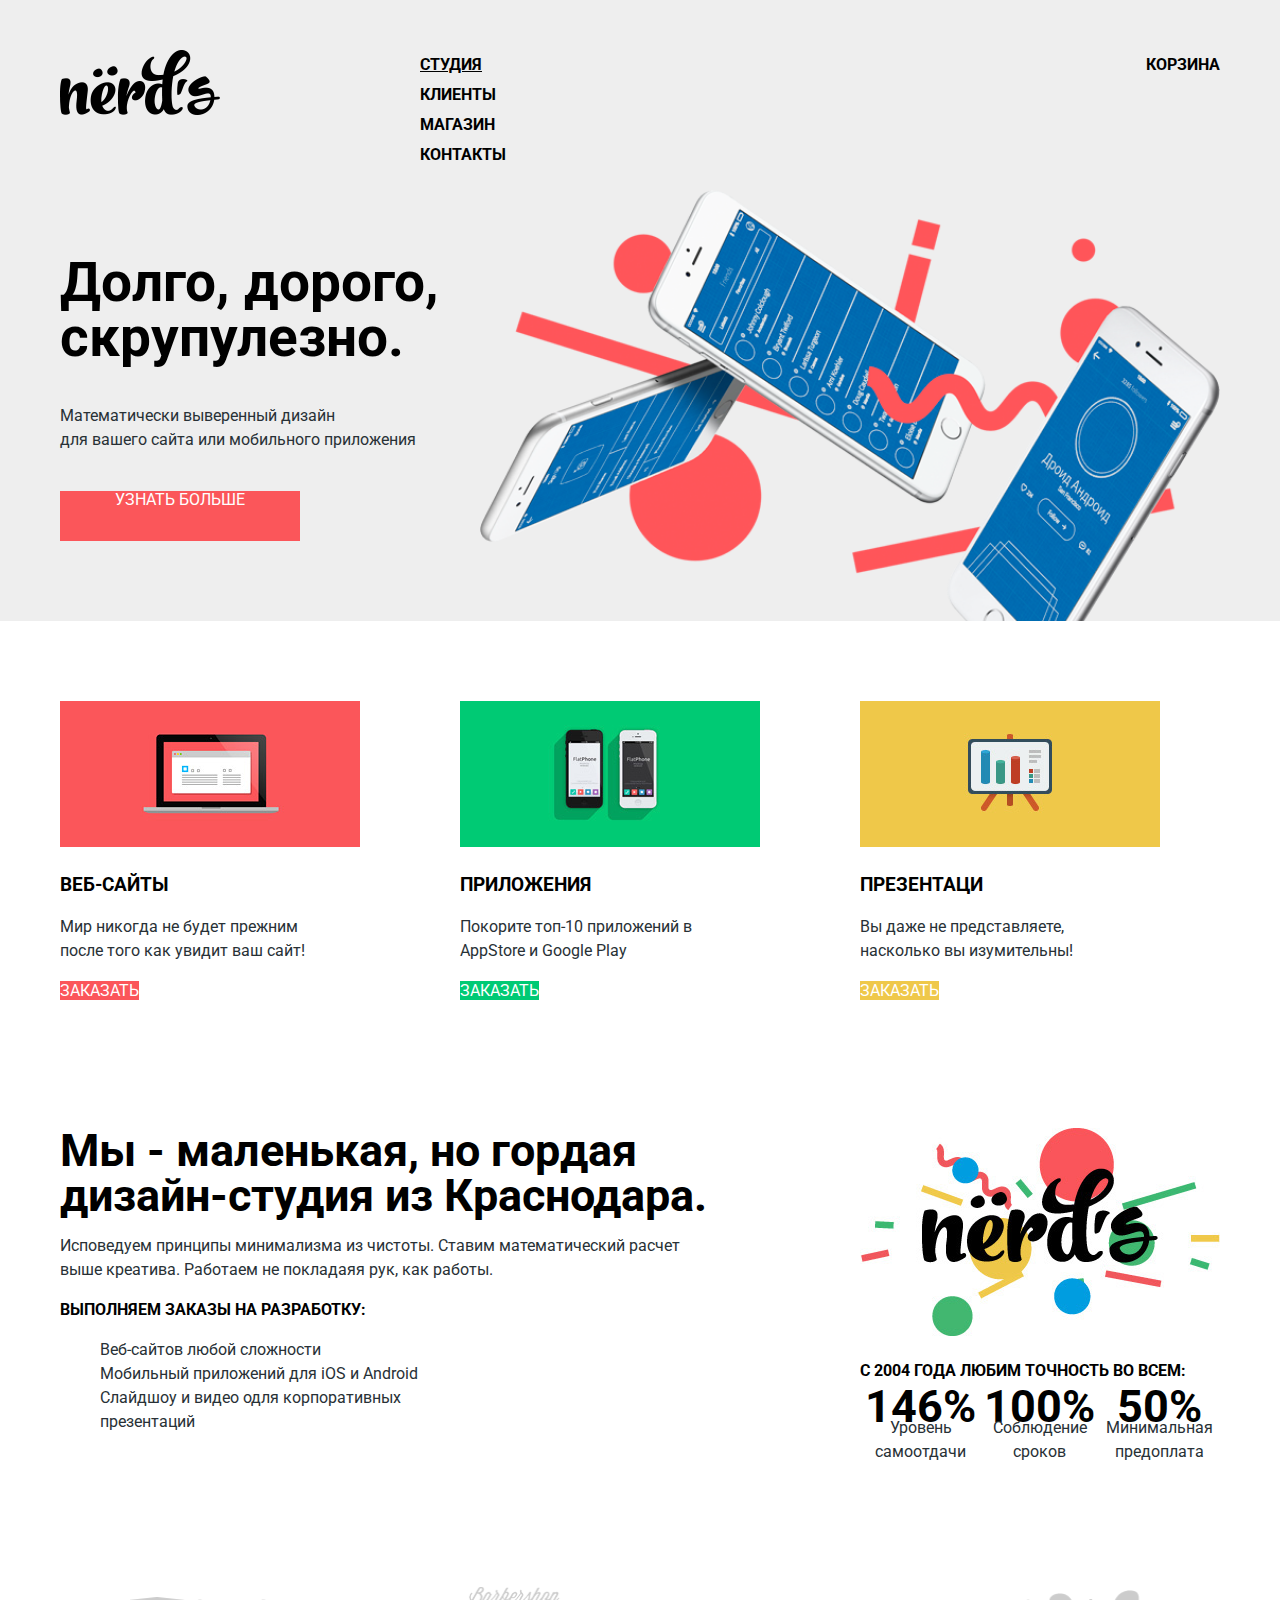
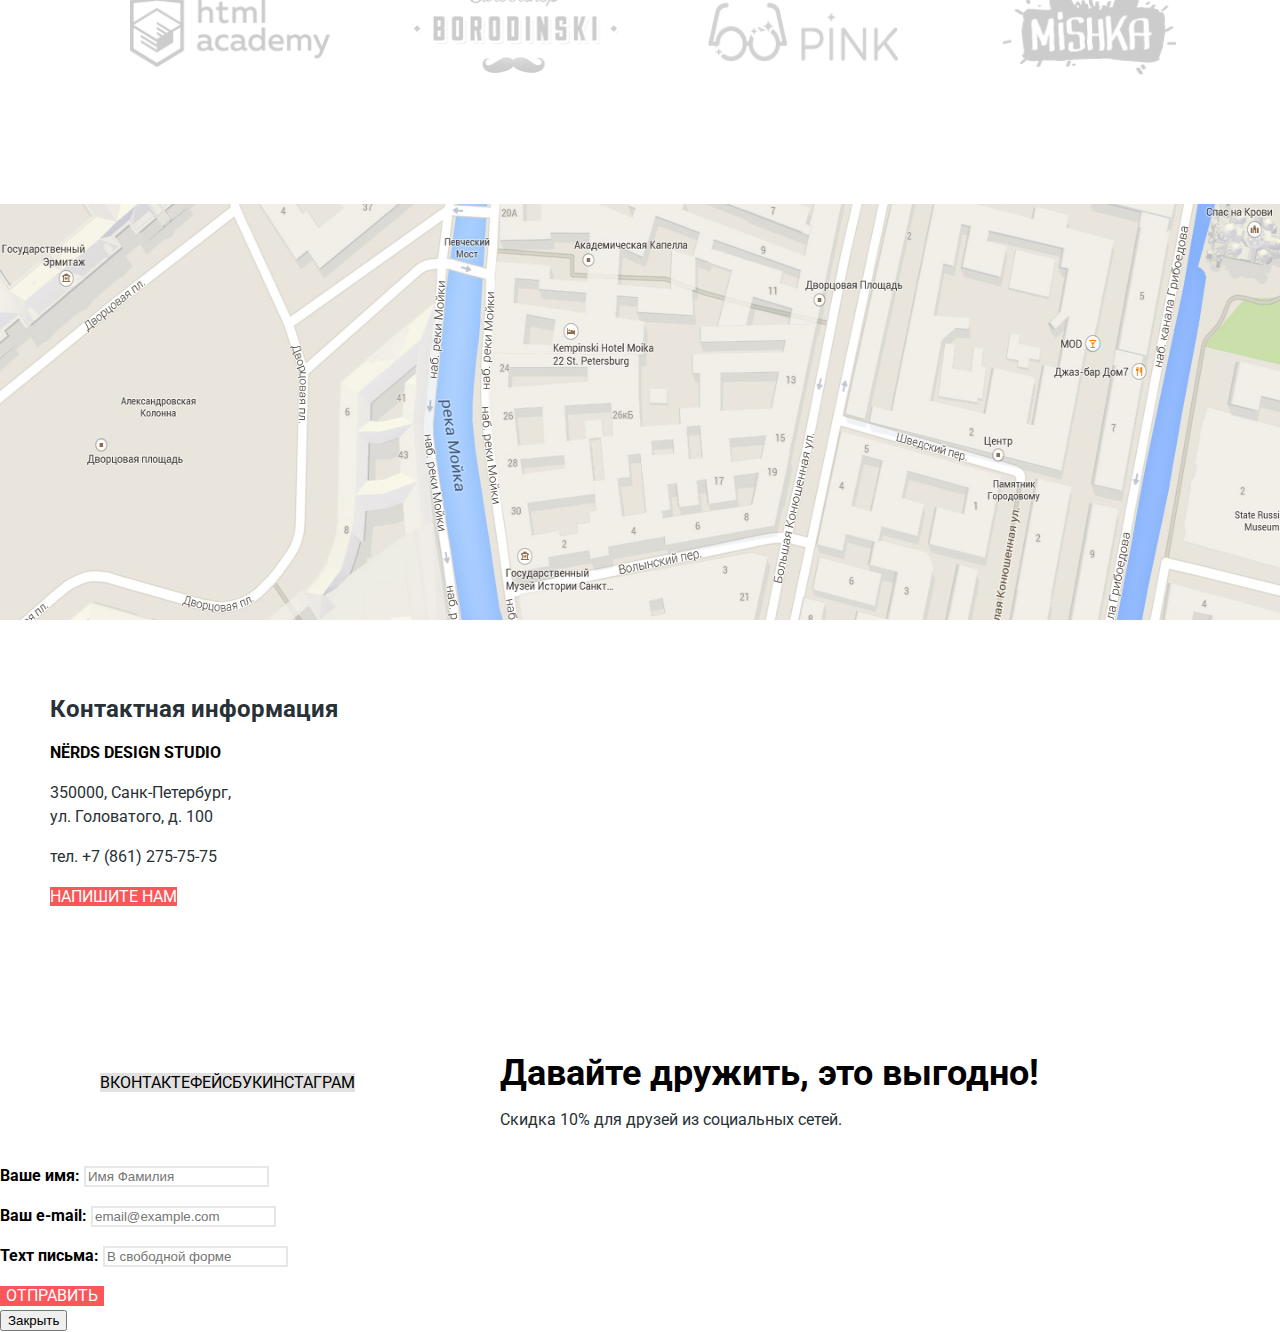
==== nerd's/index.html @ 02301869 "writing css" ====
<!DOCTYPE html>
<html lang="en">
<head>
    <meta charset="UTF-8">
    <title>Nёrds</title>
    <link href="https://fonts.googleapis.com/css?family=Roboto:400,700&display=swap&subset=cyrillic" rel="stylesheet">
    <link href="css/style.css" rel="stylesheet">
</head>
<body>
    <header class="main-header">
        <nav class="main-navigation">
            <div class="main-navigation-wrapper">
                <div class="container">
                    <a class="main-header-logo">
                        <img src="img/nerds-logo.png" width="160" height="65" alt="Логотип Нёрдса">
                    </a>
                    <ul class="site-navigation">
                        <li class="site-navigation-current"><a href="index.html">Студия</a></li>
                        <li><a href="customers.html">Клиенты</a></li>
                        <li><a href="catalog.html">Магазин</a></li>
                        <li><a href="contacts.html">Контакты</a></li>
                    </ul>
                    <ul class="basket">
                        <li>
                            <a class="basket" href="basket.html">Корзина</a>
                        </li>
                    </ul>
                </div>
            </div>
        </nav>
    </header>

    <main class="main-container">
            <section class="slides">
                <div class="container">
                    <div class="description">
                        <b>Долго, дорого, скрупулезно.</b>
                        <p>Математически выверенный дизайн<br>
                            для вашего сайта или мобильного приложения</p>
                        <a class="button" href="#">Узнать больше</a>
                    </div>
                    <img src="img/slide1.png" width="740" height="431" alt="слайд 1">
                </div>
            </section>
<!--        <section class="slides">-->
<!--            <b>Любим математику<br>-->
<!--                как никто другой</b>-->
<!--            <p>Никакого креатива, только математические формулы<br>-->
<!--                для расчета идеальных пропорций.</p>-->
<!--            <a class="button" href="#">Узнать больше</a>-->
<!--            <img src="img/slide2.png" width="760" height="431" alt="слайд 1">-->
<!--            </section>-->
<!--        <section class="slides">-->
<!--            <b>Только ночь,<br>-->
<!--                только хардкор</b>-->
<!--            <p>Работать днем, как все? Мы против этого.<br>-->
<!--                Ближе к полуночи работа только начинается.</p>-->
<!--            <a class="button" href="#">Узнать больше</a>-->
<!--            <img src="img/slide1.png" width="760" height="431" alt="слайд 1">-->
<!--        </section>-->

<!--        <ul class="slides-switches">-->
<!--            <li class="slide-radio">-->
<!--                <button class="slide-btn">-->
<!--                    Первый слайд-->
<!--                </button>-->
<!--            </li>-->
<!--            <li class="slide-radio">-->
<!--                <button class="slide-btn">-->
<!--                    Второй слайд-->
<!--                </button>-->
<!--            </li>-->
<!--            <li class="slide-radio">-->
<!--                <button class="slide-btn">-->
<!--                    Третий слайд-->
<!--                </button>-->
<!--            </li>-->
<!--        </ul>-->


        <div class="container">
            <h1 class="visually-hidden">Nerds</h1>
            <h2 class="visually-hidden">Услуги</h2>
            <div class="products">
                <section class="veb-site">
                    <img src="img/web-site.jpg" width="300" height="146" alt="">
                    <h3>Веб-сайты</h3>
                    <p>Мир никогда не будет прежним<br>
                        после того как увидит ваш сайт!</p>
                    <a class="button" href="#">Заказать</a>
                </section>
                <section class="apps">
                    <img src="img/apps.jpg" width="300" height="146" alt="">
                    <h3>Приложения</h3>
                    <p>Покорите топ-10 приложений в<br>
                        AppStore и Google Play</p>
                    <a class="button" href="#">Заказать</a>
                </section>
                <section class="presentation">
                    <img src="img/presentation.jpg" width="300" height="146" alt="">
                    <h3>Презентаци</h3>
                    <p>Вы даже не представляете,<br>
                        насколько вы изумительны!</p>
                    <a class="button" href="#">Заказать</a>
                </section>
            </div>
        </div>
    </main>

    <section class="information">
        <div class="container">
            <div class="info">
                <h2 class="visually-hidden">Немного информации о нас</h2>
                <b>Мы - маленькая, но гордая<br>
                    дизайн-студия из Краснодара.</b>
                <p>Исповедуем принципы минимализма из чистоты. Ставим математический
                    расчет выше креатива. Работаем не покладаяя рук, как работы.</p>
                <div class="advantages">
                    <p>Выполняем заказы на разработку:</p>
                    <ul class="list-order">
                        <li class="order-1">Веб-сайтов любой сложности</li>
                        <li class="order-2">Мобильный приложений для iOS и Android</li>
                        <li class="order-3">Слайдшоу и видео одля корпоративных презентаций</li>
                    </ul>
                </div>
            </div>
            <div class="advantages">
                <img src="img/nerds-illustration.jpg" width="360" height="208" alt="nerds">
                <p>С 2004 года любим точность во всем:</p>
                <table>
                    <tr class="percent">
                        <td>146%</td>
                        <td>100%</td>
                        <td>50%</td>
                    </tr>
                    <tr>
                        <td>Уровень самоотдачи</td>
                        <td>Соблюдение сроков</td>
                        <td>Минимальная предоплата</td>
                    </tr>
                </table>
        </div>
        </div>


    </section>

    <section class="brands">
        <div class="container">
            <ul class="brand-list">
                <li class="brand-item">
                    <a href="#">
                        <img src="img/html_academy.png" width="200" height="70" alt="HTML Academy">
                    </a>
                </li>
                <li class="brand-item">
                    <a href="#">
                        <img src="img/borodinski.png" width="205" height="90" alt="Barbershop Borodinsky">
                    </a>
                </li>
                <li class="brand-item">
                    <a href="#">
                        <img src="img/pink.png" width="190" height="60" alt="Pink">
                    </a>
                </li>
                <li class="brand-item">
                    <a href="#">
                        <img src="img/mishka.png" width="175" height="85" alt="Mishka">
                    </a>
                </li>
            </ul>
        </div>
    </section>

    <footer class="main-footer">

        <section class="map">
            <h2 class="visually-hidden">Как до нас добраться</h2>
            <img src="img/map.jpg" width="100%" height="416">
        </section>
        <div class="address-container"></div>
            <div class="footer-contacts">
                <h2>Контактная информация</h2>
                <p>
                    NЁRDS DESIGN STUDIO
                </p>
                <p>
                    350000, Санк-Петербург,<br>
                    ул. Головатого, д. 100
                </p>
                <p>тел. +7 (861) 275-75-75</p>
                <a class="button" href="#">Напишите нам</a>
            </div>
        </div>
        <div class="container">
            <div class="footer-social">
                <ul class="social-item">
                    <li><a class="social-button" href="https://vk.com/" aria-label="Вконтакте">Вконтакте</a></li>
                    <li><a class="social-button" href="https://www.facebook.com/" aria-label="Фейсбук">Фейсбук</a></li>
                    <li><a class="social-button" href="https://www.instagram.com/?hl=ru" aria-label="Инстаграм">Инстаграм</a></li>
                </ul>
                <div>
                    <b>Давайте дружить, это выгодно!</b>
                    <p>Скидка 10% для друзей из социальных сетей.</p>
                </div>
            </div>
        </div>
    </footer>

    <section class="modal modal-login">
        <h2 class="visually-hidden">Личный кабинет</h2>
        <form class="latter-form" action="https://echo.htmlacademy.ru" method="post">
            <p>
                <label for="user-name">Ваше имя:</label>
                <input id="user-name" class="name-icon-user" type="text" name="name" placeholder="Имя Фамилия">
            </p>
            <p>
                <label for="user-email">Ваш e-mail:</label>
                <input id="user-email" class="email-icon-user" type="text" name="email" placeholder="email@example.com">
            </p>
            <p>
                <label for="latter">Техт письма:</label>
                <input id="latter" class="latter-icon-user" type="text" placeholder="В свободной форме">
            </p>
            <button class="button" type="submit">Отправить</button>
        </form>
        <button class="modal-close" type="button">Закрыть</button>
    </section>
</body>
</html>
---- nerd's/css/style.css ----
body {
    margin: 0;
    padding: 0;

    font-family: "Roboto", Arial, sans-serif;
    font-size: 16px;
    line-height: 24px;
    color: #283136;

    background-color: #ffffff;
}

a {
    text-decoration: none;
}

h1 {
    font-size: 55px;
    line-height: 55px;
    text-align: center;
    color: #000000;

    background-color: #eeeeee;
}

ul {
    list-style: none;
}

.button,
.social-item a {
    font: inherit;

    text-align: center;

    font-size: 16px;
    line-height: 18px;
    color: #ffffff;

    background-color: #fb565a;
    text-transform: uppercase;
    border: none;
}

.description .button {
    width: 240px;
    height: 50px;
}

.button:hover,
.social-item a:hover {
    background-color: #e74246;
}

.button:focus,
.social-item a:focus{
    color: rgba(255, 255, 255, 0.3);

    background-color: #d7373b;
}

.button:hover {
    background-color: #e74246;
}

.button:focus {
    color: rgba(255, 255, 255, 0.3);

    background-color: #d7373b;
}

.apps .button {
    background-color: #00ca74;
}

.apps .button:hover {
    background-color: #00bc6c;
}

.apps .button:focus {
    background-color: #00aa62;
}

.presentation .button {
    background-color: #efc84a;
}

.presentation .button:hover {
    background-color: #eab534;
}

.presentation .button:focus {
    background-color: #e5a722;
}

.filter label {
    font-size: 16px;
    line-height: 20px;
    color: #283136;
}

.filter label:hover {
    color: #000000;
}

.filter label:focus {
    opacity: 0.3;
}

.filter fieldset {
    border: none;
}

.filter legend {
    font-size: 18px;
    line-height: 30px;
    font-weight: 700;
    color: #000000;

    text-transform: uppercase;
}

input[type='number'] {
    width: 80px;
    height: 38px;
    text-align: center;

    background-color: #eeeeee;
    border: none;
}

.filter button[type="submit"] {
    width: 260px;
    height: 50px;
    line-height: 18px;
    font-weight: 700;
    color: #000000;
    text-align: center;
    border: none;

    text-transform: uppercase;
    background-color: #eeeeee;
}

.filter button[type="submit"]:hover {
    background-color: #dfdfdf;
}

.filter button[type="submit"]:focus,
.filter button[type="submit"]:active {
    opacity: 0.3;
    background-color: #787878;
    box-shadow: inset 0 4px 0 0 rgb(0,0,75);
}


.price-for-to {
    line-height: 22px;

    text-transform: uppercase;
}

.filters h2{
    font-size: 18px;
    line-height: 18px;
    font-weight: 700;
    color: #000000;

    text-transform: uppercase;
}

.filters-details a {
    font-size: 14px;
    line-height: 18px;
    list-style: none;
    color: #000000;

    opacity: 0.3;
    text-transform: uppercase;
}

.filters-details a:hover {
    opacity: 0.6;
}

.filters-details a:focus,
.filters-details a:active {
    opacity: 1;
}


.container {
    font: inherit;

    background-color: #ffffff;
}

header {
    background-color: #eeeeee;
}

.main-navigation {
    font-size: 16px;
    line-height: 30px;
    color: #000000;

    text-transform: uppercase;
}

.site-navigation,
.basket {
    list-style: none;
}

.site-navigation a,
.basket a{
    font-weight: 700;
    color: #000000;
}

.site-navigation a:hover,
.basket a:hover{
    color: #fb565a;
}

.site-navigation a:focus,
.basket a:focus{
    color: #000000;

    text-decoration: underline;
}

.site-navigation-current a {
    text-decoration: underline;
}

.slides b {
    font-size: 55px;
    line-height: 55px;
    color: black;
}

.container h3 {
    color: black;

    text-transform: uppercase;
}

.info b {
    font-size: 45px;
    line-height: 45px;
    font-weight: 700;
    color: black;
}

.advantages p {
    font-size: 16px;
    line-height: 24px;
    font-weight: 700;
    color: black;

    text-transform: uppercase;
}

.list-order,
.brand-item,
.social-item{
    list-style: none;
}

td {
    text-align: center;
    vertical-align: middle;
}

.percent {
    font-size: 45px;
    line-height: 10px;
    font-weight: 700;
    color: black;
}

.brands a {
    filter: alpha(Opacity=20);
    opacity: 0.2;
}

.brands a:hover {
    filter: alpha(Opacity=100);
    opacity: 1;
}

.brands a:focus {
    filter: alpha(Opacity=10);
    opacity: 0.1;
}

.footer-contacts p:nth-child(2){
    font-weight: 700;
    color: black;

    text-transform: uppercase;
}

.footer-social b{
    font-size: 36px;
    line-height: 36px;
    font-weight: 700;
    color: black;
}

.footer-social .social-button {
    font: inherit;
    color: black;
}

.footer-social a {
    color: black;
    background-color: #e1e1e1;
}

.latter-form label {
    font-weight: 700;
    color: black;
}

.latter-form input {
    background-color: transparent;
    border: 2px solid #e4e8e9;
    outline: none;
}

.latter-form input:hover {
    border-color: #cdd0d2;
    outline: none;
}

.latter-form input:focus {
    border-color: #000000;
    outline: none;
}

.invalid {
    border-color: #e74246;
}

.visually-hidden {
    position: absolute;

    width: 1px;
    height: 1px;
    margin: -1px;
    border: 0;
    padding: 0;

    clip: rect(0 0 0 0);
    overflow: hidden;
}


/* сетка */

html,
body {
    min-height: 2746px;
    min-width: 1220px;
}



.container {
    width: 1160px;
    margin: 0 auto;
    padding: 0 10px;

}

.main-header {
    padding-top: 50px;

    background-color: #eeeeee;
}

.main-navigation {
    display: flex;
    flex-direction: column;
    align-items: flex-start;

    background-color: transparent;
}

.main-navigation-wrapper {
    width: 100%;
    padding-bottom: 20px;

    background-color: #eeeeee;
}

.main-navigation-wrapper .container {
    display: flex;
    align-items: flex-start;
    justify-content: flex-start;

    background-color: #eeeeee;

}

.main-header-logo {
    margin-right: 200px;
}

.site-navigation {
    padding: 0;
    margin: 0;
}

.main-header .container {
    background-color: #eeeeee;
}

.basket {
    padding: 0;
    margin: 0;

    margin-left: auto;
}

.slides {
    background-color: #eeeeee;
}

.slides .container{
    display: flex;
    justify-content: space-between;
    margin-bottom: 80px;

    background-color: #eeeeee;
}

.description {
    display: flex;
    flex-direction: column;
    justify-content: space-between;
    width: 380px;
    padding-top: 65px;
    padding-bottom: 80px;
}

.products {
    display: flex;
    justify-content: space-between;
    margin-bottom: 80px;
}

.products section {
    margin-right: 100px;
}

.information .container {
    display: flex;
    justify-content: space-between;

    padding-top: 45px;
}

.container .info {
    width: 660px;
}

.container .advantages {
    width: 360px;
}

.information {
    margin-bottom: 120px;
}

.brand-list {
    display: flex;
    justify-content: space-between;
    margin-bottom: 120px;
}

.brand-item {
    display: flex;
    justify-content: center;
    align-items: center;
    width: 260px;
}

.footer-social {
    display: flex;
    margin-top: 70px;

}

.social-item {
    display: flex;
    width: 260px;
    margin-right: 140px;
}

.footer-contacts {
    width: 319px;
    height: 308px;
    padding-left: 50px;
    padding-top: 50px;
}

/*.inner-page .main-header {*/
/*    margin-bottom: 60px;*/
/*}*/

h1 {
    margin: 0;
    width: 100%;
    padding-top: 60px;
    padding-bottom: 115px;
    margin-bottom: 60px;
}

.filter {
    width: 260px;

}


.catalog {
    width: 760px;
    margin: 0;
    padding: 0;
    border: 1px solid blue;
}

.catalog-services {
    display: flex;
    justify-content: space-between;


}

.catalog-list {
    display: flex;
    flex-wrap: wrap;
    padding: 0;
    margin: 0;
    margin-top: 60px;

}

.catalog-item {
    width: 360px;
    margin-bottom: 35px;
    margin-right: 40px;
}

.catalog-item:nth-child(2n) {
    margin-right: 0;
}

.pagination-list {
    padding: 0;
    margin: 0;
    list-style: none;

    width: 445px;
}

.filters {
    display: flex;
    justify-content: flex-end;
    width: 760px;
}

.filters h2 {
    margin-right: auto;
}

.main-container {
    margin-bottom: 60px;
}
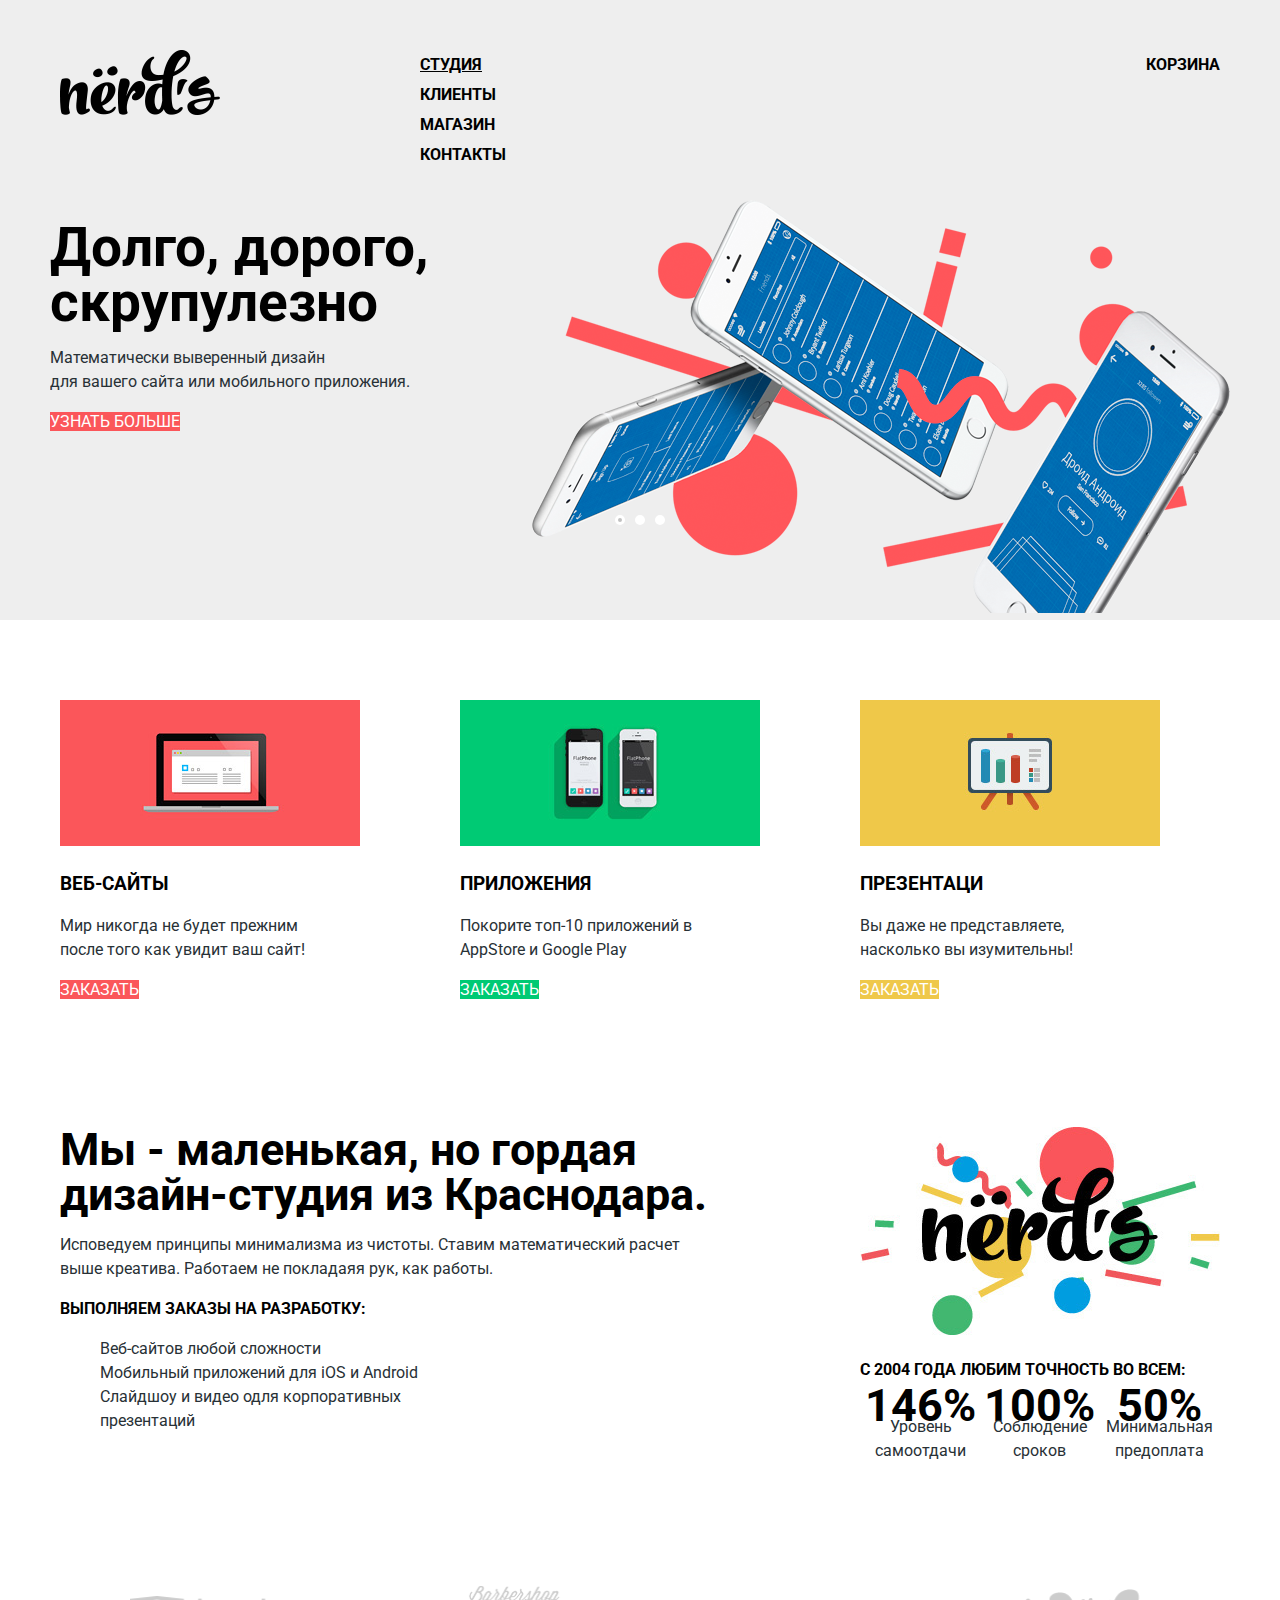
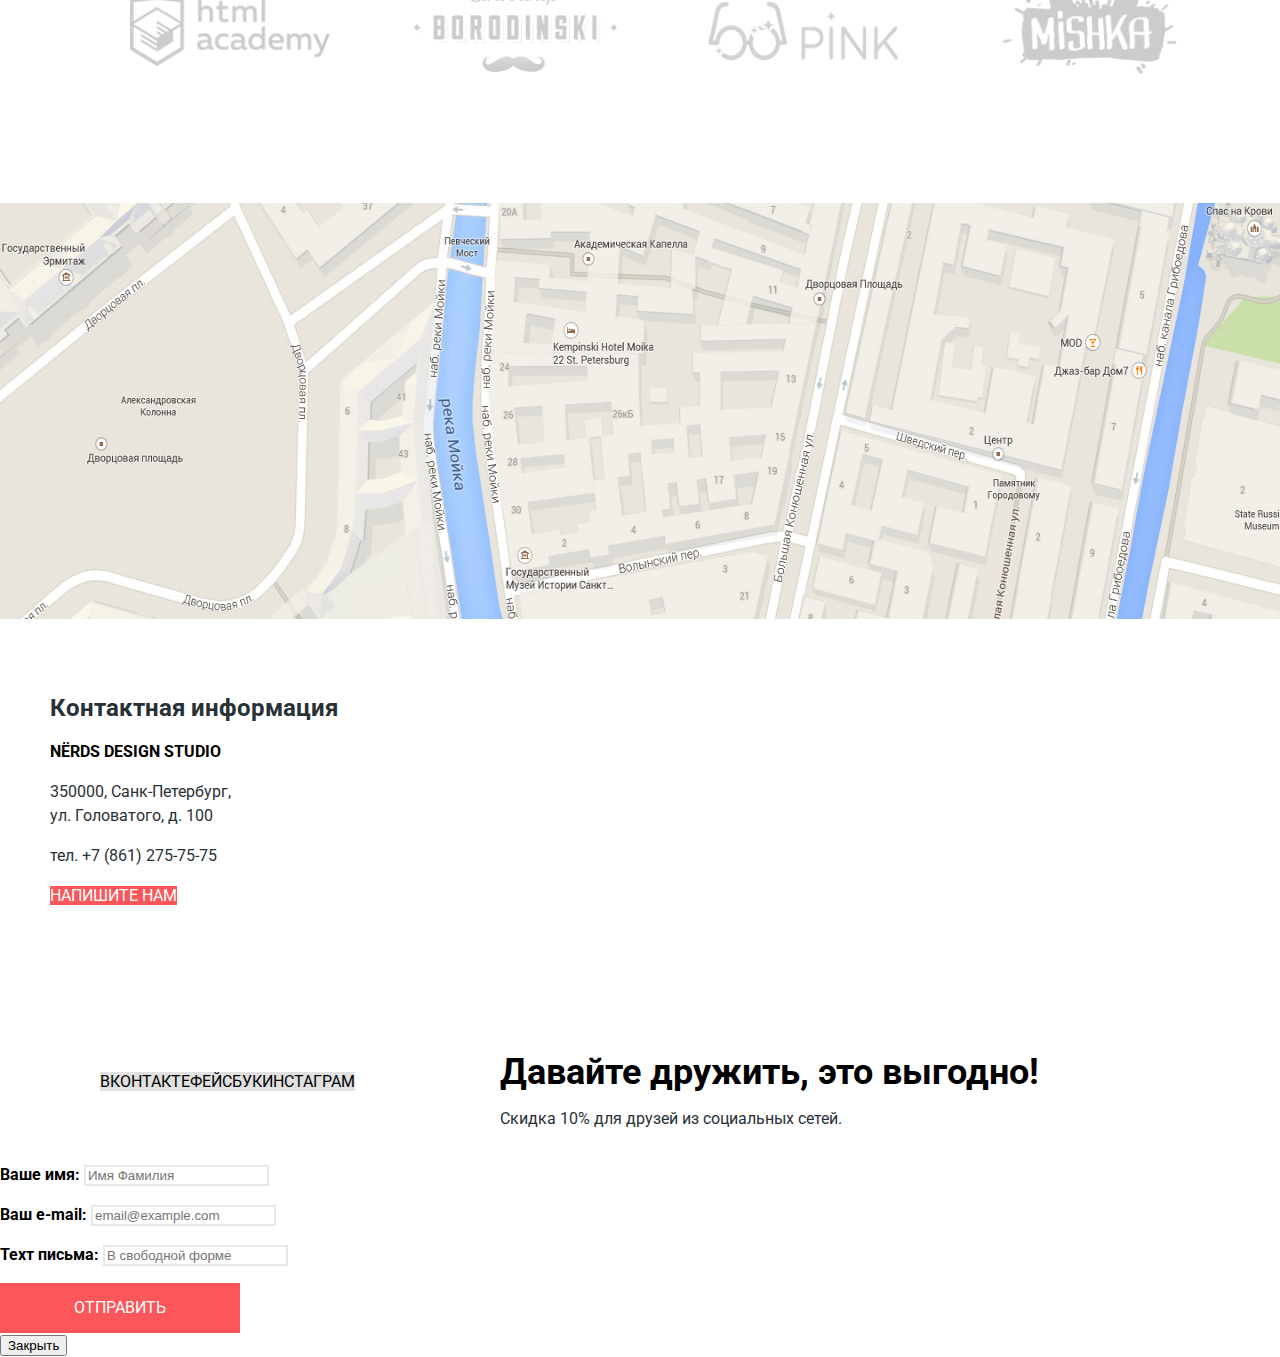
==== commit ec80ee5c: "writing css" ====
--- a/nerd's/index.html
+++ b/nerd's/index.html
@@ -31,52 +31,46 @@
     </header>
 
     <main class="main-container">
-            <section class="slides">
-                <div class="container">
-                    <div class="description">
-                        <b>Долго, дорого, скрупулезно.</b>
-                        <p>Математически выверенный дизайн<br>
-                            для вашего сайта или мобильного приложения</p>
-                        <a class="button" href="#">Узнать больше</a>
+        <div class="slider-background">
+            <div class="slider container">
+                <input type="radio" id="btn-1" name="toggle" checked>
+                <input type="radio" id="btn-2" name="toggle">
+                <input type="radio" id="btn-3" name="toggle">
+                <div class="slider-controls">
+                    <label for="btn-1"></label>
+                    <label for="btn-2"></label>
+                    <label for="btn-3"></label>
+                </div>
+                <div class="slides">
+                    <div class="slide">
+                        <div class="slide-text">
+                            <div class="slide-title">Долго, дорого, скрупулезно</div>
+                            <p>Математически выверенный дизайн<br>
+                                для вашего сайта или мобильного приложения.</p>
+                            <a class="button" href="#">Узнать больше</a>
+                        </div>
                     </div>
-                    <img src="img/slide1.png" width="740" height="431" alt="слайд 1">
-                </div>
-            </section>
-<!--        <section class="slides">-->
-<!--            <b>Любим математику<br>-->
-<!--                как никто другой</b>-->
-<!--            <p>Никакого креатива, только математические формулы<br>-->
-<!--                для расчета идеальных пропорций.</p>-->
-<!--            <a class="button" href="#">Узнать больше</a>-->
-<!--            <img src="img/slide2.png" width="760" height="431" alt="слайд 1">-->
-<!--            </section>-->
-<!--        <section class="slides">-->
-<!--            <b>Только ночь,<br>-->
-<!--                только хардкор</b>-->
-<!--            <p>Работать днем, как все? Мы против этого.<br>-->
-<!--                Ближе к полуночи работа только начинается.</p>-->
-<!--            <a class="button" href="#">Узнать больше</a>-->
-<!--            <img src="img/slide1.png" width="760" height="431" alt="слайд 1">-->
-<!--        </section>-->
-
-<!--        <ul class="slides-switches">-->
-<!--            <li class="slide-radio">-->
-<!--                <button class="slide-btn">-->
-<!--                    Первый слайд-->
-<!--                </button>-->
-<!--            </li>-->
-<!--            <li class="slide-radio">-->
-<!--                <button class="slide-btn">-->
-<!--                    Второй слайд-->
-<!--                </button>-->
-<!--            </li>-->
-<!--            <li class="slide-radio">-->
-<!--                <button class="slide-btn">-->
-<!--                    Третий слайд-->
-<!--                </button>-->
-<!--            </li>-->
-<!--        </ul>-->
-
+                    <div class="slide">
+                        <div class="slide-text">
+                            <div class="slide-title">Любим математику
+                                как никто другой</div>
+                            <p>Никакого креатива, только математические формулы<br>
+                                для расчета идеальных пропорций.</p>
+                            <a class="button" href="#">Узнать больше</a>
+                        </div>
+                    </div>
+                    <div class="slide">
+                        <div class="slide-text">
+                            <div class="slide-title">Только ночь,
+                                только хардкор</div>
+                            <p>Работать днем, как все? Мы против этого.<br>
+                                Ближе к полуночи работа только начинается.</p>
+                            <a class="button" href="#">Узнать больше</a>
+                        </div>
+                    </div>
+                </div>
+            </div>
+        </div>
 
         <div class="container">
             <h1 class="visually-hidden">Nerds</h1>
--- a/nerd's/css/style.css
+++ b/nerd's/css/style.css
@@ -42,7 +42,7 @@
     border: none;
 }
 
-.description .button {
+.button {
     width: 240px;
     height: 50px;
 }
@@ -234,7 +234,7 @@
     text-decoration: underline;
 }
 
-.slides b {
+.slide-title {
     font-size: 55px;
     line-height: 55px;
     color: black;
@@ -425,25 +425,102 @@
     margin-left: auto;
 }
 
-.slides {
-    background-color: #eeeeee;
-}
-
-.slides .container{
-    display: flex;
-    justify-content: space-between;
+
+.slider-background {
     margin-bottom: 80px;
-
-    background-color: #eeeeee;
-}
-
-.description {
-    display: flex;
-    flex-direction: column;
-    justify-content: space-between;
-    width: 380px;
-    padding-top: 65px;
-    padding-bottom: 80px;
+    min-height: 430px;
+
+    background-color: #eeeeee;
+}
+
+.slider {
+    position:relative;
+    height:430px;
+
+    background-color: #eeeeee;
+
+}
+.slider input[type=radio] {
+    position:absolute;
+    opacity:0;
+}
+.slider-controls{
+    position:absolute;
+    bottom:95px;
+    left:50%;
+    width:200px;
+    height:10px;
+    margin-left:-100px;
+    text-align:center;
+    z-index:1000;
+}
+.slider-controls label{
+    display:inline-block;
+    width:4px;
+    height:4px;
+    margin:0 3px;
+    background:white;
+    border:3px solid white;
+    vertical-align:top;
+    border-radius:50%;
+    cursor:pointer;
+}
+#btn-1:checked ~ .slider-controls label[for="btn-1"],
+#btn-2:checked ~ .slider-controls label[for="btn-2"],
+#btn-3:checked ~ .slider-controls label[for="btn-3"] {
+    background:#c1c1c1;
+}
+
+.slide {
+    position:absolute;
+    top:0;
+    left:0;
+    width:100%;
+    height:100%;
+    overflow:hidden;
+}
+
+.slide-text {
+    width:380px;
+    padding:30px 0;
+    color:#283136;
+}
+
+.slide-title {
+    font-size:55px;
+    line-height:55px;
+    font-weight:bold;
+    color:black;
+}
+
+.slide:nth-child(1) {
+    background-image:url('../img/slide1.png');
+    background-repeat:no-repeat;
+    background-position:100% 10px;
+}
+
+.slide:nth-child(2){
+    background-image:url('../img/slide2.png');
+    background-repeat:no-repeat;
+    background-position:100% 10px;
+}
+
+.slide:nth-child(3){
+    background-image:url('../img/slide3.png');
+    background-repeat:no-repeat;
+    background-position:100% 0;
+}
+.slide{
+    display:none;
+}
+#btn-1:checked ~ .slides .slide:nth-child(1) {
+    display: block;
+}
+#btn-2:checked ~ .slides .slide:nth-child(2) {
+    display: block;
+}
+#btn-3:checked ~ .slides .slide:nth-child(3) {
+    display: block;
 }
 
 .products {
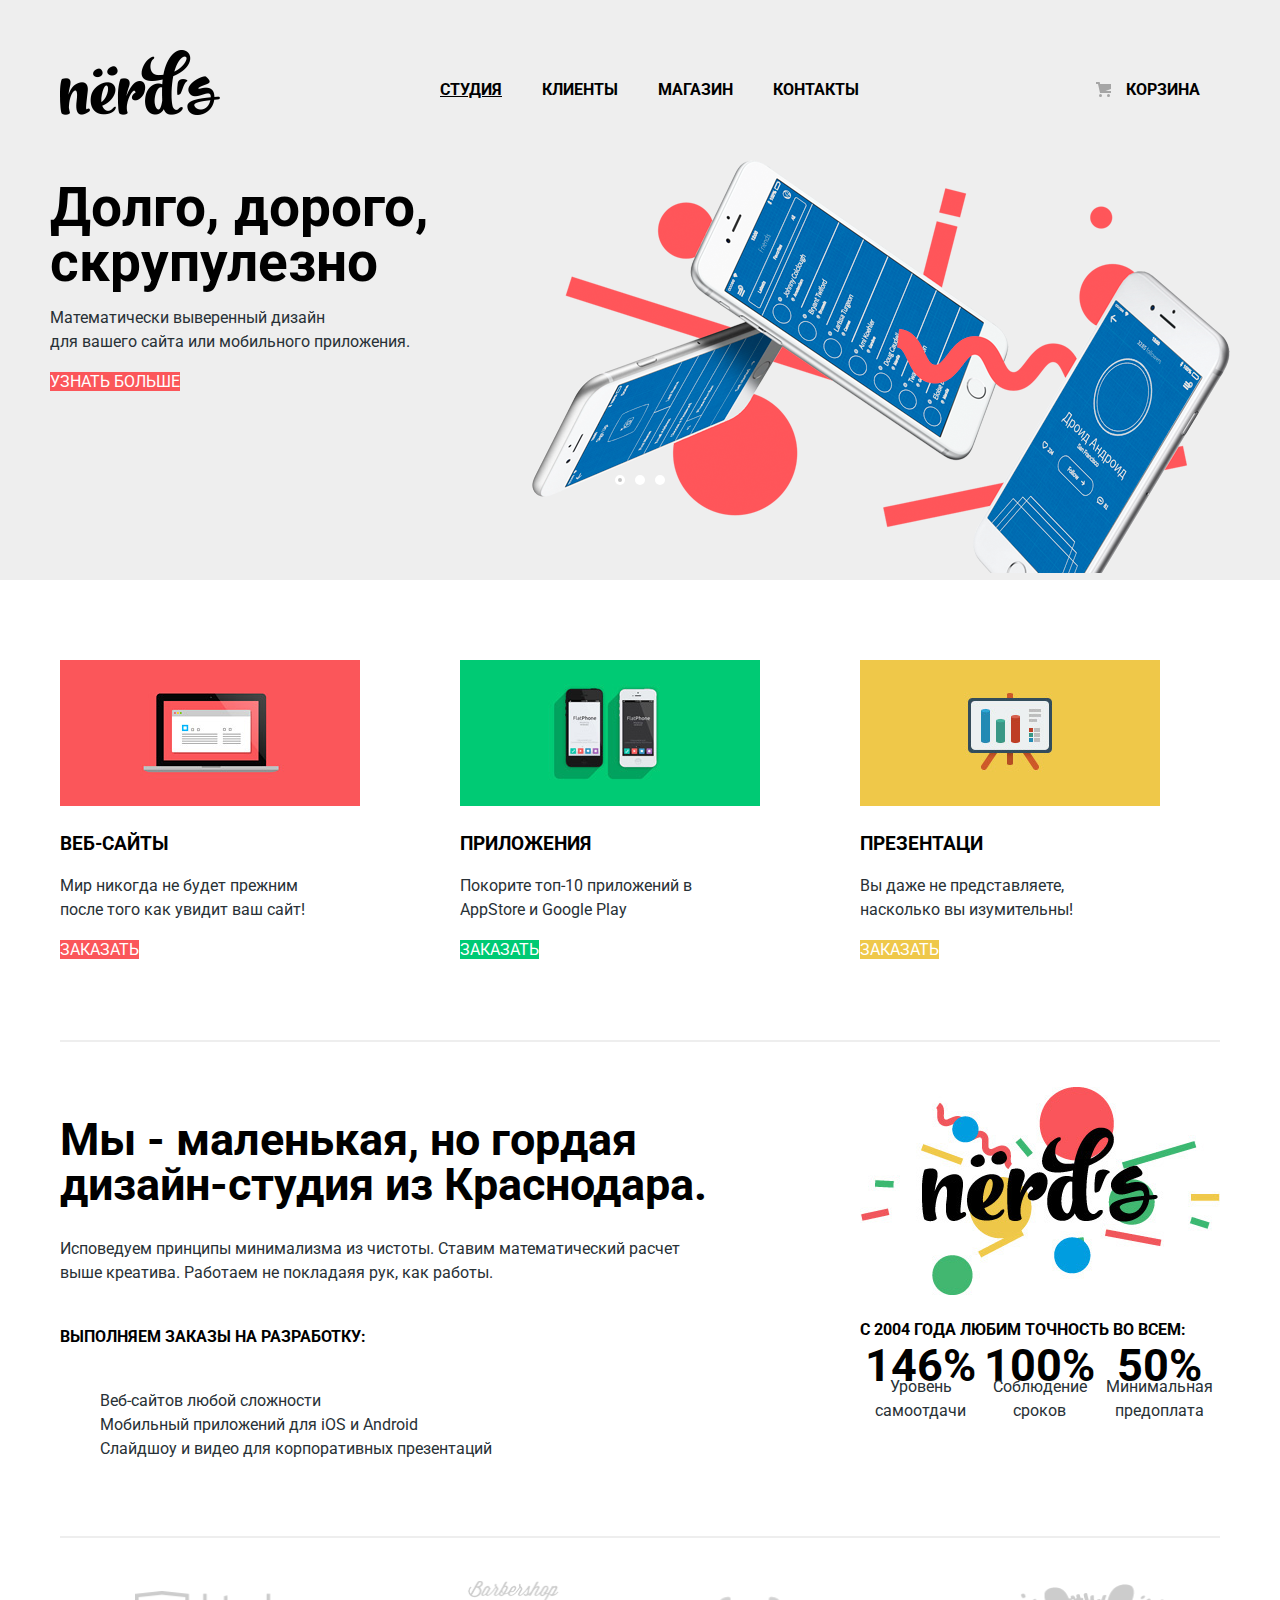
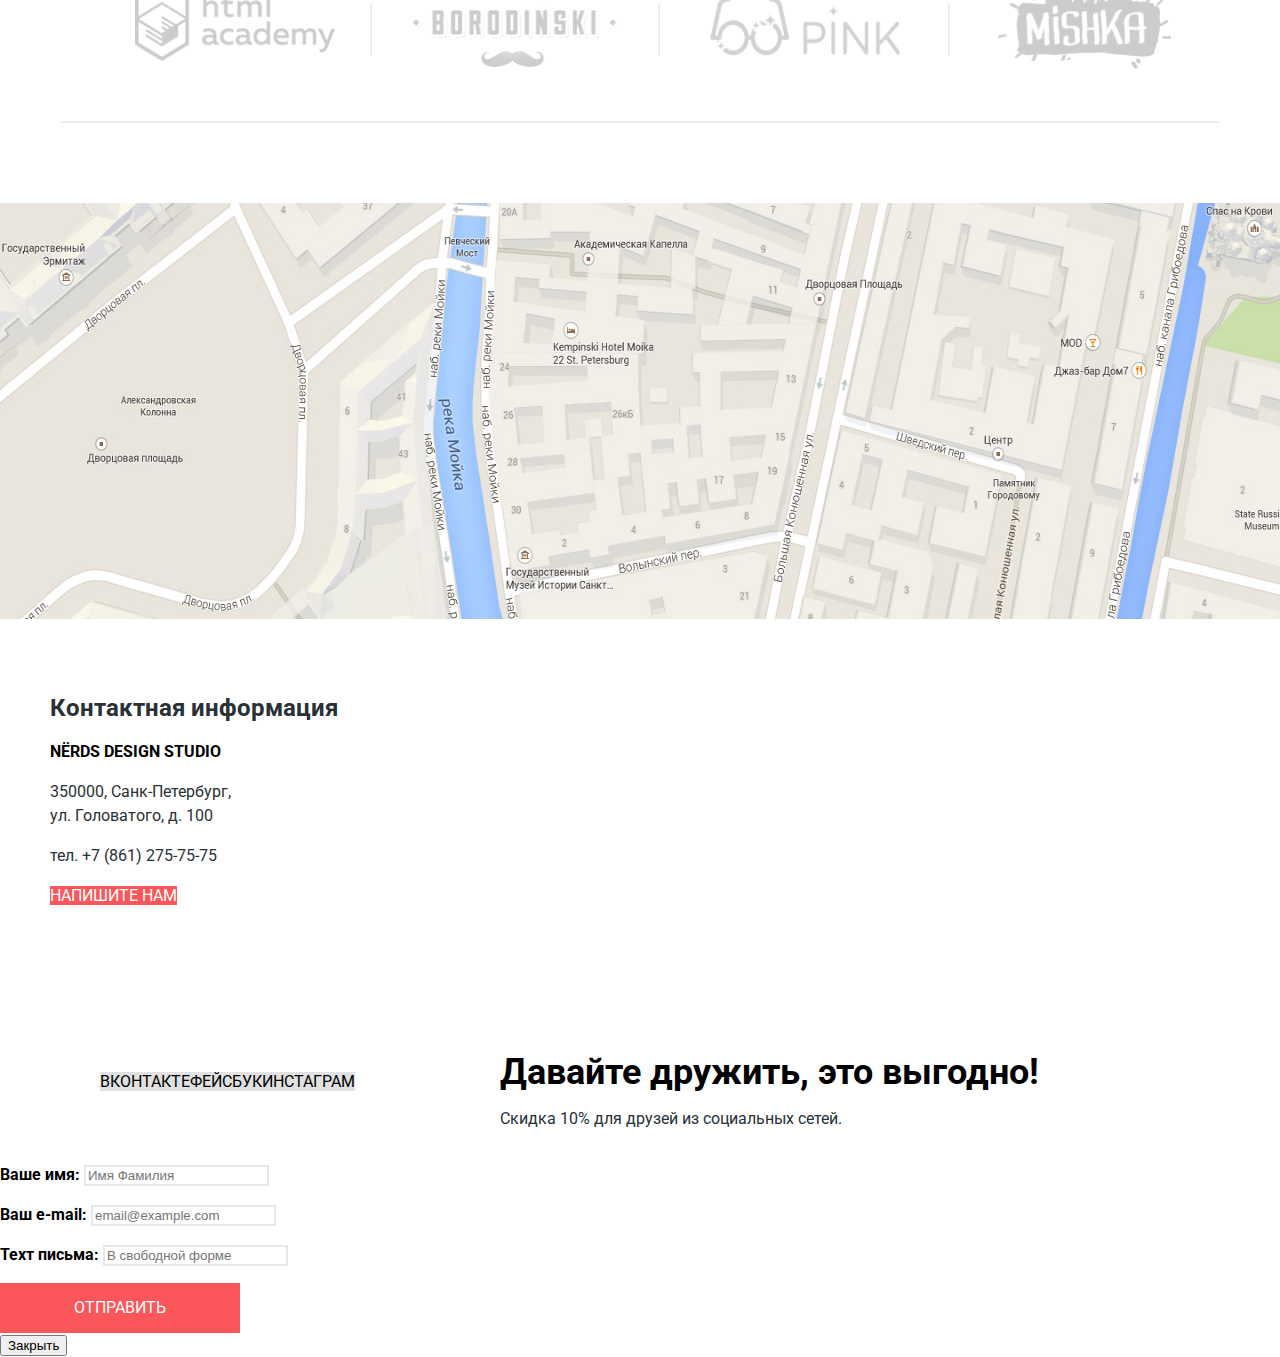
==== commit 6eabca68: "writing css" ====
--- a/nerd's/index.html
+++ b/nerd's/index.html
@@ -21,9 +21,7 @@
                         <li><a href="contacts.html">Контакты</a></li>
                     </ul>
                     <ul class="basket">
-                        <li>
-                            <a class="basket" href="basket.html">Корзина</a>
-                        </li>
+                        <li><a class="basket-link" href="basket.html">Корзина</a></li>
                     </ul>
                 </div>
             </div>
@@ -114,7 +112,7 @@
                     <ul class="list-order">
                         <li class="order-1">Веб-сайтов любой сложности</li>
                         <li class="order-2">Мобильный приложений для iOS и Android</li>
-                        <li class="order-3">Слайдшоу и видео одля корпоративных презентаций</li>
+                        <li class="order-3">Слайдшоу и видео для корпоративных презентаций</li>
                     </ul>
                 </div>
             </div>
@@ -133,10 +131,8 @@
                         <td>Минимальная предоплата</td>
                     </tr>
                 </table>
-        </div>
-        </div>
-
-
+            </div>
+        </div>
     </section>
 
     <section class="brands">
--- a/nerd's/css/style.css
+++ b/nerd's/css/style.css
@@ -209,11 +209,15 @@
 
 .site-navigation,
 .basket {
+    padding: 0;
+    margin: 0;
     list-style: none;
 }
 
 .site-navigation a,
 .basket a{
+    display: block;
+    padding: 25px 20px;
     font-weight: 700;
     color: #000000;
 }
@@ -234,6 +238,28 @@
     text-decoration: underline;
 }
 
+.basket .basket-link {
+    position: relative;
+    padding-left: 85px;
+}
+
+.basket-link::before {
+    content: "";
+
+    position: absolute;
+    top: 32px;
+    left: 55px;
+    width: 60px;
+    height: 90px;
+
+
+    background-image: url("../img/cart-icon.svg");
+    background-repeat: no-repeat;
+    background-position: 0 0;
+
+    opacity: 0.3;
+}
+
 .slide-title {
     font-size: 55px;
     line-height: 55px;
@@ -251,6 +277,10 @@
     line-height: 45px;
     font-weight: 700;
     color: black;
+}
+
+.info {
+    padding-top: 30px;
 }
 
 .advantages p {
@@ -406,12 +436,15 @@
 }
 
 .main-header-logo {
-    margin-right: 200px;
+    margin-right: 140px;
 }
 
 .site-navigation {
-    padding: 0;
-    margin: 0;
+    display: flex;
+    flex-wrap: wrap;
+    width: 560px;
+    padding-right: 60px;
+    padding-left: 60px;
 }
 
 .main-header .container {
@@ -419,9 +452,6 @@
 }
 
 .basket {
-    padding: 0;
-    margin: 0;
-
     margin-left: auto;
 }
 
@@ -526,7 +556,6 @@
 .products {
     display: flex;
     justify-content: space-between;
-    margin-bottom: 80px;
 }
 
 .products section {
@@ -542,27 +571,69 @@
 
 .container .info {
     width: 660px;
+    margin: 0;
+}
+
+.info p {
+    margin-top: 30px;
+    margin-bottom: 40px;
+}
+
+.advantages ul {
+    margin: 0;
 }
 
 .container .advantages {
     width: 360px;
 }
 
+.info .advantages {
+    width: 460px;
+}
+
 .information {
-    margin-bottom: 120px;
+    margin-bottom: 75px;
+}
+
+.brands {
+
 }
 
 .brand-list {
     display: flex;
     justify-content: space-between;
-    margin-bottom: 120px;
+    margin-top: 0;
+    margin-bottom: 80px;
+    padding-top: 45px;
+    padding-bottom: 45px;
+    background-image: url("../img/divide.png"),
+                      url("../img/divide.png");
+    background-position: top, bottom;
+    background-repeat: no-repeat;
 }
 
 .brand-item {
     display: flex;
     justify-content: center;
     align-items: center;
-    width: 260px;
+
+    width: 280px;
+}
+
+.brand-item:nth-child(2),
+.brand-item:nth-child(3) {
+    width: 300px;
+
+    background-image: url("../img/div.png"),
+                      url("../img/div.png");
+    background-position: left, right;
+    background-repeat: no-repeat;
+}
+
+.brand-item:nth-child(3) {
+    background-image: url("../img/div.png");
+    background-position: right;
+    background-repeat: no-repeat;
 }
 
 .footer-social {
@@ -654,9 +725,13 @@
 }
 
 .main-container {
-    margin-bottom: 60px;
-}
-
-
-
-
+
+    padding-bottom: 80px;
+    background-image: url("../img/divide.png");
+    background-position: bottom;
+    background-repeat: no-repeat;
+}
+
+
+
+
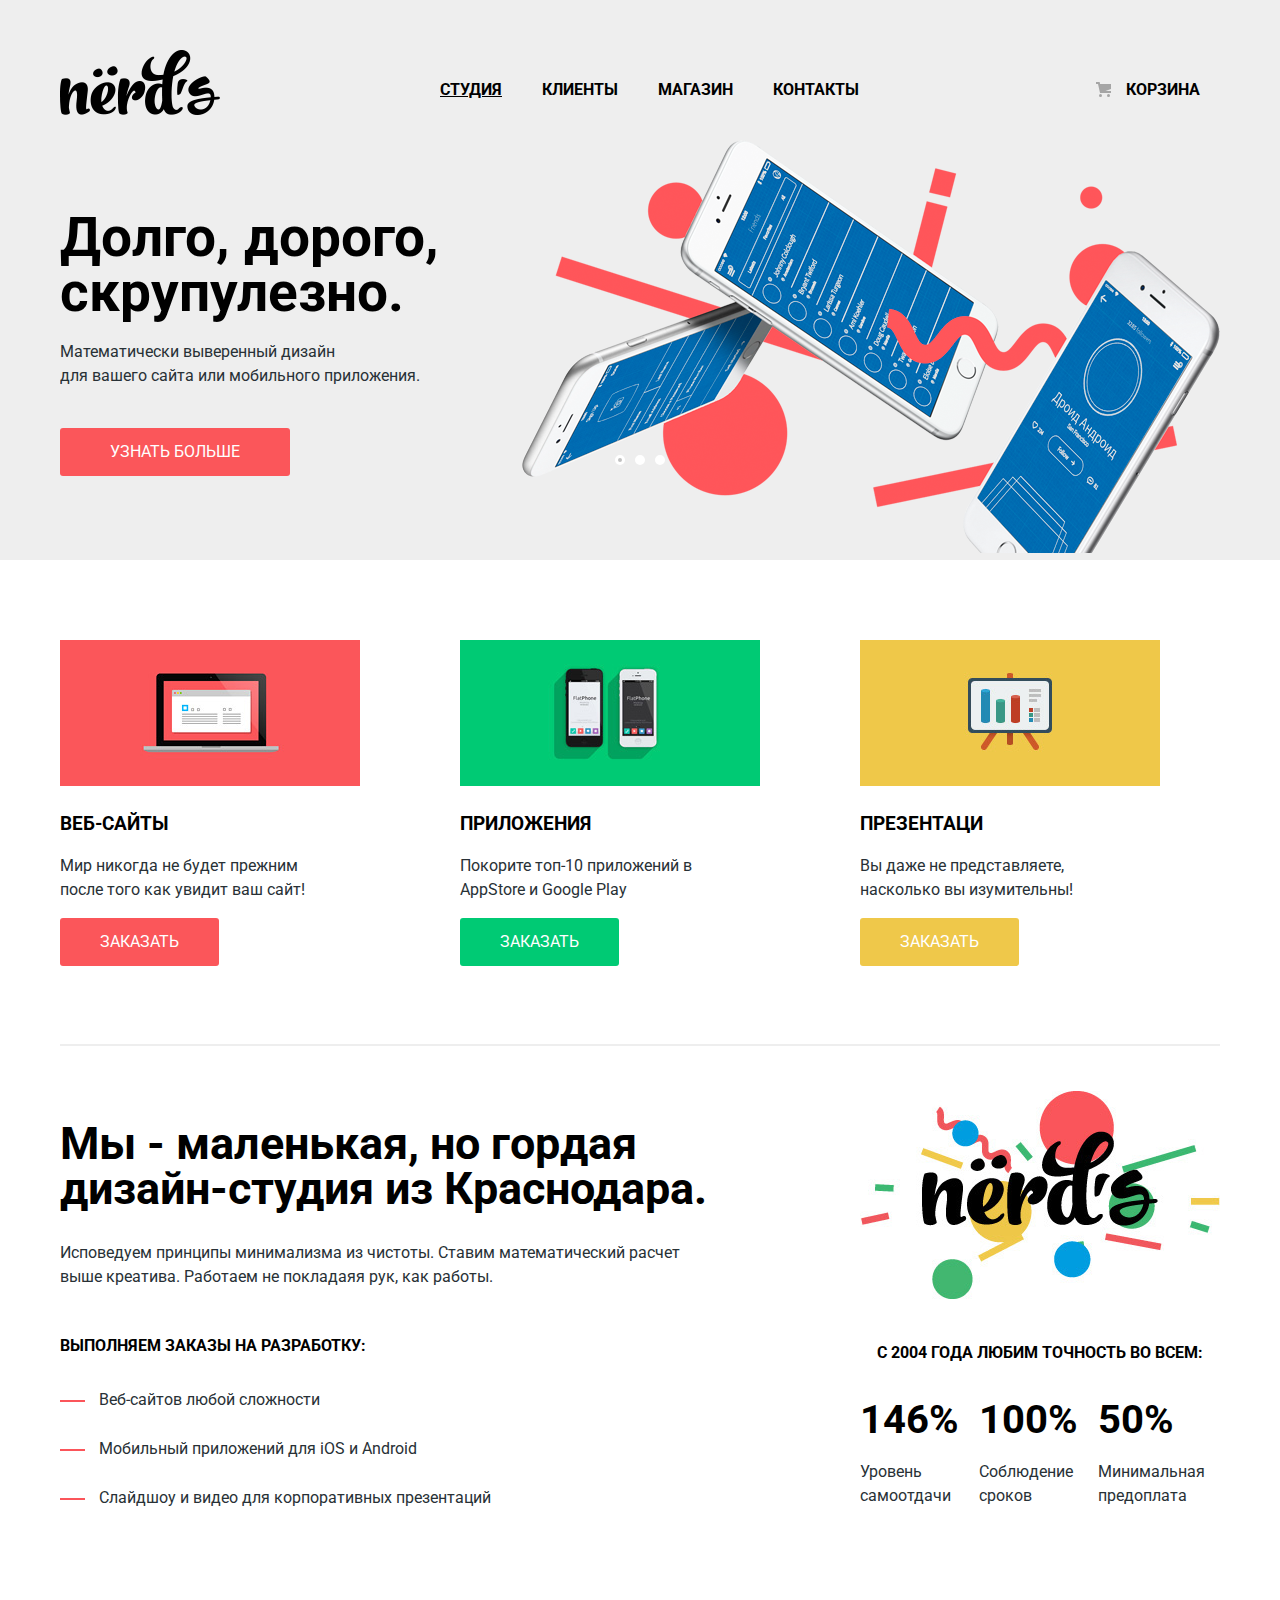
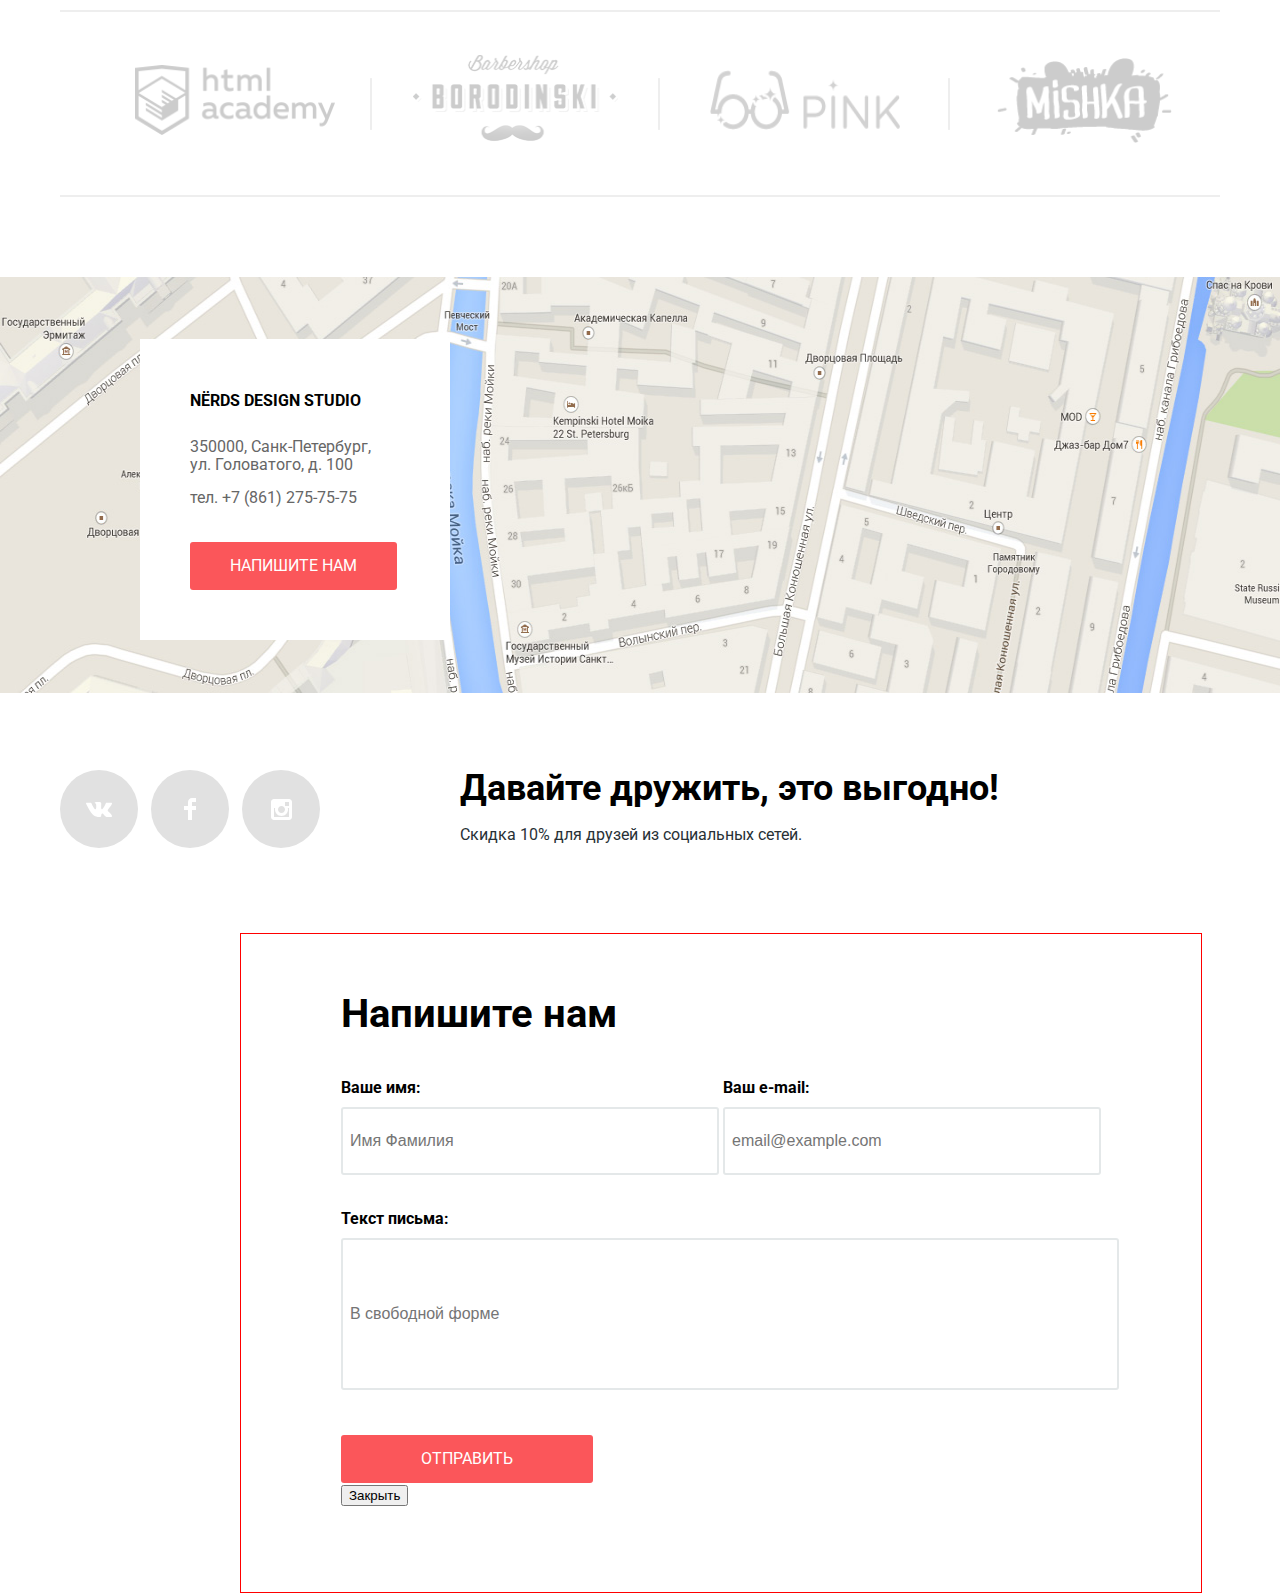
==== commit 9567114c: "writing css" ====
--- a/nerd's/index.html
+++ b/nerd's/index.html
@@ -42,7 +42,7 @@
                 <div class="slides">
                     <div class="slide">
                         <div class="slide-text">
-                            <div class="slide-title">Долго, дорого, скрупулезно</div>
+                            <div class="slide-title">Долго, дорого, скрупулезно.</div>
                             <p>Математически выверенный дизайн<br>
                                 для вашего сайта или мобильного приложения.</p>
                             <a class="button" href="#">Узнать больше</a>
@@ -107,30 +107,50 @@
                     дизайн-студия из Краснодара.</b>
                 <p>Исповедуем принципы минимализма из чистоты. Ставим математический
                     расчет выше креатива. Работаем не покладаяя рук, как работы.</p>
-                <div class="advantages">
+                <div class="advantages-1">
                     <p>Выполняем заказы на разработку:</p>
                     <ul class="list-order">
-                        <li class="order-1">Веб-сайтов любой сложности</li>
-                        <li class="order-2">Мобильный приложений для iOS и Android</li>
-                        <li class="order-3">Слайдшоу и видео для корпоративных презентаций</li>
+                        <li class="order">
+                            <svg xmlns="http://www.w3.org/2000/svg" xmlns:xlink="http://www.w3.org/1999/xlink"
+                                 width="25px" height="2px">
+                                <image  x="0px" y="0px" width="25px" height="2px"  xlink:href="[data-uri]" />
+                            </svg>
+                            Веб-сайтов любой сложности
+                        </li>
+                        <li class="order">
+                            <svg xmlns="http://www.w3.org/2000/svg" xmlns:xlink="http://www.w3.org/1999/xlink"
+                                 width="25px" height="2px">
+                                <image  x="0px" y="0px" width="25px" height="2px"  xlink:href="[data-uri]" />
+                            </svg>
+                            Мобильный приложений для iOS и Android
+                        </li>
+                        <li class="order">
+                            <svg xmlns="http://www.w3.org/2000/svg" xmlns:xlink="http://www.w3.org/1999/xlink"
+                                 width="25px" height="2px">
+                                <image  x="0px" y="0px" width="25px" height="2px"  xlink:href="[data-uri]" />
+                             </svg>
+                            Слайдшоу и видео для корпоративных презентаций
+                        </li>
                     </ul>
                 </div>
             </div>
-            <div class="advantages">
+            <div class="advantages-2">
                 <img src="img/nerds-illustration.jpg" width="360" height="208" alt="nerds">
                 <p>С 2004 года любим точность во всем:</p>
-                <table>
-                    <tr class="percent">
-                        <td>146%</td>
-                        <td>100%</td>
-                        <td>50%</td>
-                    </tr>
-                    <tr>
-                        <td>Уровень самоотдачи</td>
-                        <td>Соблюдение сроков</td>
-                        <td>Минимальная предоплата</td>
-                    </tr>
-                </table>
+                <div class="table">
+                    <div class="table-row">
+                        <div class="percent">146%</div>
+                        <div>Уровень самоотдачи</div>
+                    </div>
+                    <div class="table-row">
+                        <div class="percent">100%</div>
+                        <div>Соблюдение сроков</div>
+                    </div>
+                    <div class="table-row">
+                        <div class="percent">50%</div>
+                        <div>Минимальная предоплата</div>
+                    </div>
+                </div>
             </div>
         </div>
     </section>
@@ -163,31 +183,39 @@
     </section>
 
     <footer class="main-footer">
-
         <section class="map">
             <h2 class="visually-hidden">Как до нас добраться</h2>
             <img src="img/map.jpg" width="100%" height="416">
-        </section>
-        <div class="address-container"></div>
             <div class="footer-contacts">
-                <h2>Контактная информация</h2>
-                <p>
+                <h2 class="visually-hidden">Контактная информация</h2>
+                <p class="studio-name">
                     NЁRDS DESIGN STUDIO
                 </p>
-                <p>
+                <p class="studio-address">
                     350000, Санк-Петербург,<br>
                     ул. Головатого, д. 100
                 </p>
-                <p>тел. +7 (861) 275-75-75</p>
+                <p class="studio-phone">тел. +7 (861) 275-75-75</p>
                 <a class="button" href="#">Напишите нам</a>
             </div>
+        </section>
+
         </div>
         <div class="container">
             <div class="footer-social">
                 <ul class="social-item">
-                    <li><a class="social-button" href="https://vk.com/" aria-label="Вконтакте">Вконтакте</a></li>
-                    <li><a class="social-button" href="https://www.facebook.com/" aria-label="Фейсбук">Фейсбук</a></li>
-                    <li><a class="social-button" href="https://www.instagram.com/?hl=ru" aria-label="Инстаграм">Инстаграм</a></li>
+                    <li><a class="social-button" href="https://vk.com/">
+                        <span class="visually-hidden">Вконтакте</span>
+                        <img src="img/vk-icon.svg" width="26" height="15">
+                    </a></li>
+                    <li><a class="social-button" href="https://www.facebook.com/">
+                        <span class="visually-hidden">Фейсбук</span>
+                        <img src="img/fb-icon.svg" width="12" height="22">
+                    </a></li>
+                    <li><a class="social-button" href="https://www.instagram.com/?hl=ru">
+                        <span class="visually-hidden">Инстаграм</span>
+                        <img src="img/insta-icon.svg" width="21" height="21">
+                    </a></li>
                 </ul>
                 <div>
                     <b>Давайте дружить, это выгодно!</b>
@@ -198,7 +226,7 @@
     </footer>
 
     <section class="modal modal-login">
-        <h2 class="visually-hidden">Личный кабинет</h2>
+        <h2>Напишите нам</h2>
         <form class="latter-form" action="https://echo.htmlacademy.ru" method="post">
             <p>
                 <label for="user-name">Ваше имя:</label>
@@ -209,7 +237,7 @@
                 <input id="user-email" class="email-icon-user" type="text" name="email" placeholder="email@example.com">
             </p>
             <p>
-                <label for="latter">Техт письма:</label>
+                <label for="latter">Текст письма:</label>
                 <input id="latter" class="latter-icon-user" type="text" placeholder="В свободной форме">
             </p>
             <button class="button" type="submit">Отправить</button>
--- a/nerd's/css/style.css
+++ b/nerd's/css/style.css
@@ -2,19 +2,43 @@
     margin: 0;
     padding: 0;
 
-    font-family: "Roboto", Arial, sans-serif;
+    font-family: "Roboto", "Verdana", sans-serif;
     font-size: 16px;
     line-height: 24px;
     color: #283136;
 
     background-color: #ffffff;
 }
+html,
+body {
+    min-height: 2746px;
+    min-width: 1220px;
+}
+
+header {
+     background-color: #eeeeee;
+}
+
+.container {
+    width: 1160px;
+    margin: 0 auto;
+    padding: 0 10px;
+    font: inherit;
+
+    background-color: #ffffff;
+
+}
 
 a {
     text-decoration: none;
 }
 
 h1 {
+    margin: 0;
+    margin-bottom: 60px;
+    width: 100%;
+    padding-top: 60px;
+    padding-bottom: 115px;
     font-size: 55px;
     line-height: 55px;
     text-align: center;
@@ -36,15 +60,39 @@
     font-size: 16px;
     line-height: 18px;
     color: #ffffff;
+    vertical-align: middle;
+    text-transform: uppercase;
 
     background-color: #fb565a;
-    text-transform: uppercase;
+
     border: none;
 }
 
 .button {
-    width: 240px;
-    height: 50px;
+    display: inline-block;
+    padding: 15px 50px;
+    border-radius: 3px;
+
+}
+
+.products .button {
+    display: inline-block;
+    padding: 15px 40px;
+}
+
+.footer-contacts .button {
+    display: inline-block;
+    padding: 15px 40px;
+}
+
+.social-button {
+    display: flex;
+    align-items: center;
+    justify-content: center;
+    width: 78px;
+    height: 78px;
+
+    border-radius: 50px;
 }
 
 .button:hover,
@@ -91,6 +139,20 @@
 
 .presentation .button:focus {
     background-color: #e5a722;
+}
+
+.filter {
+    width: 260px;
+}
+
+.filters {
+    display: flex;
+    justify-content: flex-end;
+    width: 760px;
+}
+
+.filters h2 {
+    margin-right: auto;
 }
 
 .filter label {
@@ -188,30 +250,61 @@
     opacity: 1;
 }
 
-
-.container {
-    font: inherit;
-
-    background-color: #ffffff;
-}
-
-header {
+.main-header {
+    padding-top: 50px;
+
     background-color: #eeeeee;
 }
 
+.main-header .container {
+    background-color: #eeeeee;
+}
+
+.main-navigation-wrapper {
+    width: 100%;
+
+    background-color: #eeeeee;
+}
+
+.main-navigation-wrapper .container {
+    display: flex;
+    align-items: flex-start;
+    justify-content: flex-start;
+
+    background-color: #eeeeee;
+
+}
+
+.main-header-logo {
+    margin-right: 140px;
+}
+
 .main-navigation {
+    display: flex;
+    flex-direction: column;
+    align-items: flex-start;
     font-size: 16px;
     line-height: 30px;
     color: #000000;
 
     text-transform: uppercase;
-}
-
-.site-navigation,
+    background-color: transparent;
+}
+
+.site-navigation {
+    display: flex;
+    flex-wrap: wrap;
+    margin: 0;
+    padding: 0 60px;
+    width: 560px;
+
+    list-style: none;
+}
+
 .basket {
-    padding: 0;
-    margin: 0;
-    list-style: none;
+    margin: 0;
+    margin-left: auto;
+    padding: 0;
 }
 
 .site-navigation a,
@@ -260,11 +353,7 @@
     opacity: 0.3;
 }
 
-.slide-title {
-    font-size: 55px;
-    line-height: 55px;
-    color: black;
-}
+
 
 .container h3 {
     color: black;
@@ -272,42 +361,10 @@
     text-transform: uppercase;
 }
 
-.info b {
-    font-size: 45px;
-    line-height: 45px;
-    font-weight: 700;
-    color: black;
-}
-
-.info {
-    padding-top: 30px;
-}
-
-.advantages p {
-    font-size: 16px;
-    line-height: 24px;
-    font-weight: 700;
-    color: black;
-
-    text-transform: uppercase;
-}
-
 .list-order,
 .brand-item,
-.social-item{
+.social-item {
     list-style: none;
-}
-
-td {
-    text-align: center;
-    vertical-align: middle;
-}
-
-.percent {
-    font-size: 45px;
-    line-height: 10px;
-    font-weight: 700;
-    color: black;
 }
 
 .brands a {
@@ -325,11 +382,65 @@
     opacity: 0.1;
 }
 
+.map {
+    position: relative;
+}
+
+.social-item {
+    display: flex;
+    justify-content: space-between;
+    width: 260px;
+    margin: 0;
+    margin-right: 140px;
+    padding: 0;
+}
+
+.footer-contacts {
+    position: absolute;
+    bottom: 60px;
+    left: 140px;
+    width: 210px;
+    padding: 50px;
+
+    background-color: #ffffff;
+}
+
+.footer-contacts p {
+    margin: 0;
+    padding: 0;
+}
+
+.footer-contacts .studio-name {
+    margin-bottom: 25px;
+}
+
+.footer-contacts .studio-address {
+    margin-bottom: 15px;
+}
+
+.footer-contacts .studio-phone {
+    margin-bottom: 35px;
+}
+
+.footer-contacts .studio-address,
+.footer-contacts .studio-phone {
+    font-size: 16px;
+    line-height: 18px;
+    color: #666666;
+}
+
 .footer-contacts p:nth-child(2){
     font-weight: 700;
     color: black;
 
     text-transform: uppercase;
+}
+
+.footer-social {
+    display: flex;
+    margin-top: 70px;
+    margin-bottom: 70px;
+
 }
 
 .footer-social b{
@@ -349,14 +460,36 @@
     background-color: #e1e1e1;
 }
 
-.latter-form label {
-    font-weight: 700;
-    color: black;
+.modal {
+    margin: 0 240px;
+    padding: 60px 100px 85px 100px;
+    width: 760px;
+
+    background-color: #ffffff;
+    border: 1px solid red;
+}
+
+.modal h2 {
+    margin: 0 0 45px;
+    padding: 0;
+    font-size: 40px;
+    line-height: 40px;
+    font-weight: 700;
+    color: #000000;
+}
+
+.modal form {
+    display: flex;
+    flex-wrap: wrap;
+    justify-content: space-between;
 }
 
 .latter-form input {
+    margin-bottom: 35px;
+    padding: 14px 7px;
     background-color: transparent;
     border: 2px solid #e4e8e9;
+    border-radius: 3px;
     outline: none;
 }
 
@@ -368,6 +501,41 @@
 .latter-form input:focus {
     border-color: #000000;
     outline: none;
+}
+
+.latter-form p {
+    display: flex;
+    flex-direction: column;
+    margin: 0;
+    padding: 0;
+}
+
+.latter-form label {
+     margin-bottom: 10px;
+     line-height: 18px;
+     font-weight: 700;
+     color: black;
+ }
+
+.name-icon-user,
+.email-icon-user {
+    width: 360px;
+    height: 36px;
+}
+
+form .latter-icon-user {
+    margin-bottom: 45px;
+    width: 760px;
+    min-height: 120px;
+}
+
+input[type='text'] {
+    font-size: 16px;
+    line-height: 18px;
+}
+
+.latter-form .button {
+    padding: 15px 80px;
 }
 
 .invalid {
@@ -390,71 +558,12 @@
 
 /* сетка */
 
-html,
-body {
-    min-height: 2746px;
-    min-width: 1220px;
-}
-
-
-
-.container {
-    width: 1160px;
-    margin: 0 auto;
-    padding: 0 10px;
-
-}
-
-.main-header {
-    padding-top: 50px;
-
-    background-color: #eeeeee;
-}
-
-.main-navigation {
-    display: flex;
-    flex-direction: column;
-    align-items: flex-start;
-
-    background-color: transparent;
-}
-
-.main-navigation-wrapper {
-    width: 100%;
-    padding-bottom: 20px;
-
-    background-color: #eeeeee;
-}
-
-.main-navigation-wrapper .container {
-    display: flex;
-    align-items: flex-start;
-    justify-content: flex-start;
-
-    background-color: #eeeeee;
-
-}
-
-.main-header-logo {
-    margin-right: 140px;
-}
-
-.site-navigation {
-    display: flex;
-    flex-wrap: wrap;
-    width: 560px;
-    padding-right: 60px;
-    padding-left: 60px;
-}
-
-.main-header .container {
-    background-color: #eeeeee;
-}
-
-.basket {
-    margin-left: auto;
-}
-
+.main-container {
+    padding-bottom: 80px;
+    background-image: url("../img/divide.png");
+    background-position: bottom;
+    background-repeat: no-repeat;
+}
 
 .slider-background {
     margin-bottom: 80px;
@@ -470,6 +579,7 @@
     background-color: #eeeeee;
 
 }
+
 .slider input[type=radio] {
     position:absolute;
     opacity:0;
@@ -501,6 +611,10 @@
     background:#c1c1c1;
 }
 
+.slider.container {
+    padding: 0;
+}
+
 .slide {
     position:absolute;
     top:0;
@@ -512,17 +626,22 @@
 
 .slide-text {
     width:380px;
-    padding:30px 0;
+    padding: 80px 0;
     color:#283136;
 }
 
 .slide-title {
+    margin: 0 0 20px;
     font-size:55px;
     line-height:55px;
     font-weight:bold;
     color:black;
 }
 
+.slide-text p {
+    margin: 20px 0 40px;
+}
+
 .slide:nth-child(1) {
     background-image:url('../img/slide1.png');
     background-repeat:no-repeat;
@@ -574,16 +693,58 @@
     margin: 0;
 }
 
+.info b {
+    font-size: 45px;
+    line-height: 45px;
+    font-weight: 700;
+    color: black;
+}
+
+.info {
+    padding-top: 30px;
+}
+
 .info p {
     margin-top: 30px;
     margin-bottom: 40px;
 }
 
-.advantages ul {
-    margin: 0;
-}
-
-.container .advantages {
+.advantages-1 p {
+    margin: 45px auto 30px;
+    font-size: 16px;
+    line-height: 24px;
+    font-weight: 700;
+    color: black;
+
+    text-transform: uppercase;
+}
+
+.advantages-2 p {
+    margin: 35px 0;
+    text-align: center;
+    font-size: 16px;
+    line-height: 24px;
+    font-weight: 700;
+    color: black;
+
+    text-transform: uppercase;
+}
+
+.advantages-1 ul {
+    margin: 0;
+    padding: 0;
+}
+
+.list-order .order {
+    margin-bottom: 25px;
+}
+
+.order svg {
+    margin-bottom: 3px;
+    margin-right: 10px;
+}
+
+.container .advantages-2 {
     width: 360px;
 }
 
@@ -595,8 +756,21 @@
     margin-bottom: 75px;
 }
 
-.brands {
-
+.table {
+    display: flex;
+    justify-content: space-between;
+}
+
+.table-row {
+    margin-right: 20px;
+}
+
+.percent {
+    margin-bottom: 20px;
+    font-size: 40px;
+    line-height: 40px;
+    font-weight: 700;
+    color: black;
 }
 
 .brand-list {
@@ -636,43 +810,10 @@
     background-repeat: no-repeat;
 }
 
-.footer-social {
-    display: flex;
-    margin-top: 70px;
-
-}
-
-.social-item {
-    display: flex;
-    width: 260px;
-    margin-right: 140px;
-}
-
-.footer-contacts {
-    width: 319px;
-    height: 308px;
-    padding-left: 50px;
-    padding-top: 50px;
-}
-
 /*.inner-page .main-header {*/
 /*    margin-bottom: 60px;*/
 /*}*/
 
-h1 {
-    margin: 0;
-    width: 100%;
-    padding-top: 60px;
-    padding-bottom: 115px;
-    margin-bottom: 60px;
-}
-
-.filter {
-    width: 260px;
-
-}
-
-
 .catalog {
     width: 760px;
     margin: 0;
@@ -683,8 +824,6 @@
 .catalog-services {
     display: flex;
     justify-content: space-between;
-
-
 }
 
 .catalog-list {
@@ -714,24 +853,6 @@
     width: 445px;
 }
 
-.filters {
-    display: flex;
-    justify-content: flex-end;
-    width: 760px;
-}
-
-.filters h2 {
-    margin-right: auto;
-}
-
-.main-container {
-
-    padding-bottom: 80px;
-    background-image: url("../img/divide.png");
-    background-position: bottom;
-    background-repeat: no-repeat;
-}
-
-
-
-
+
+
+
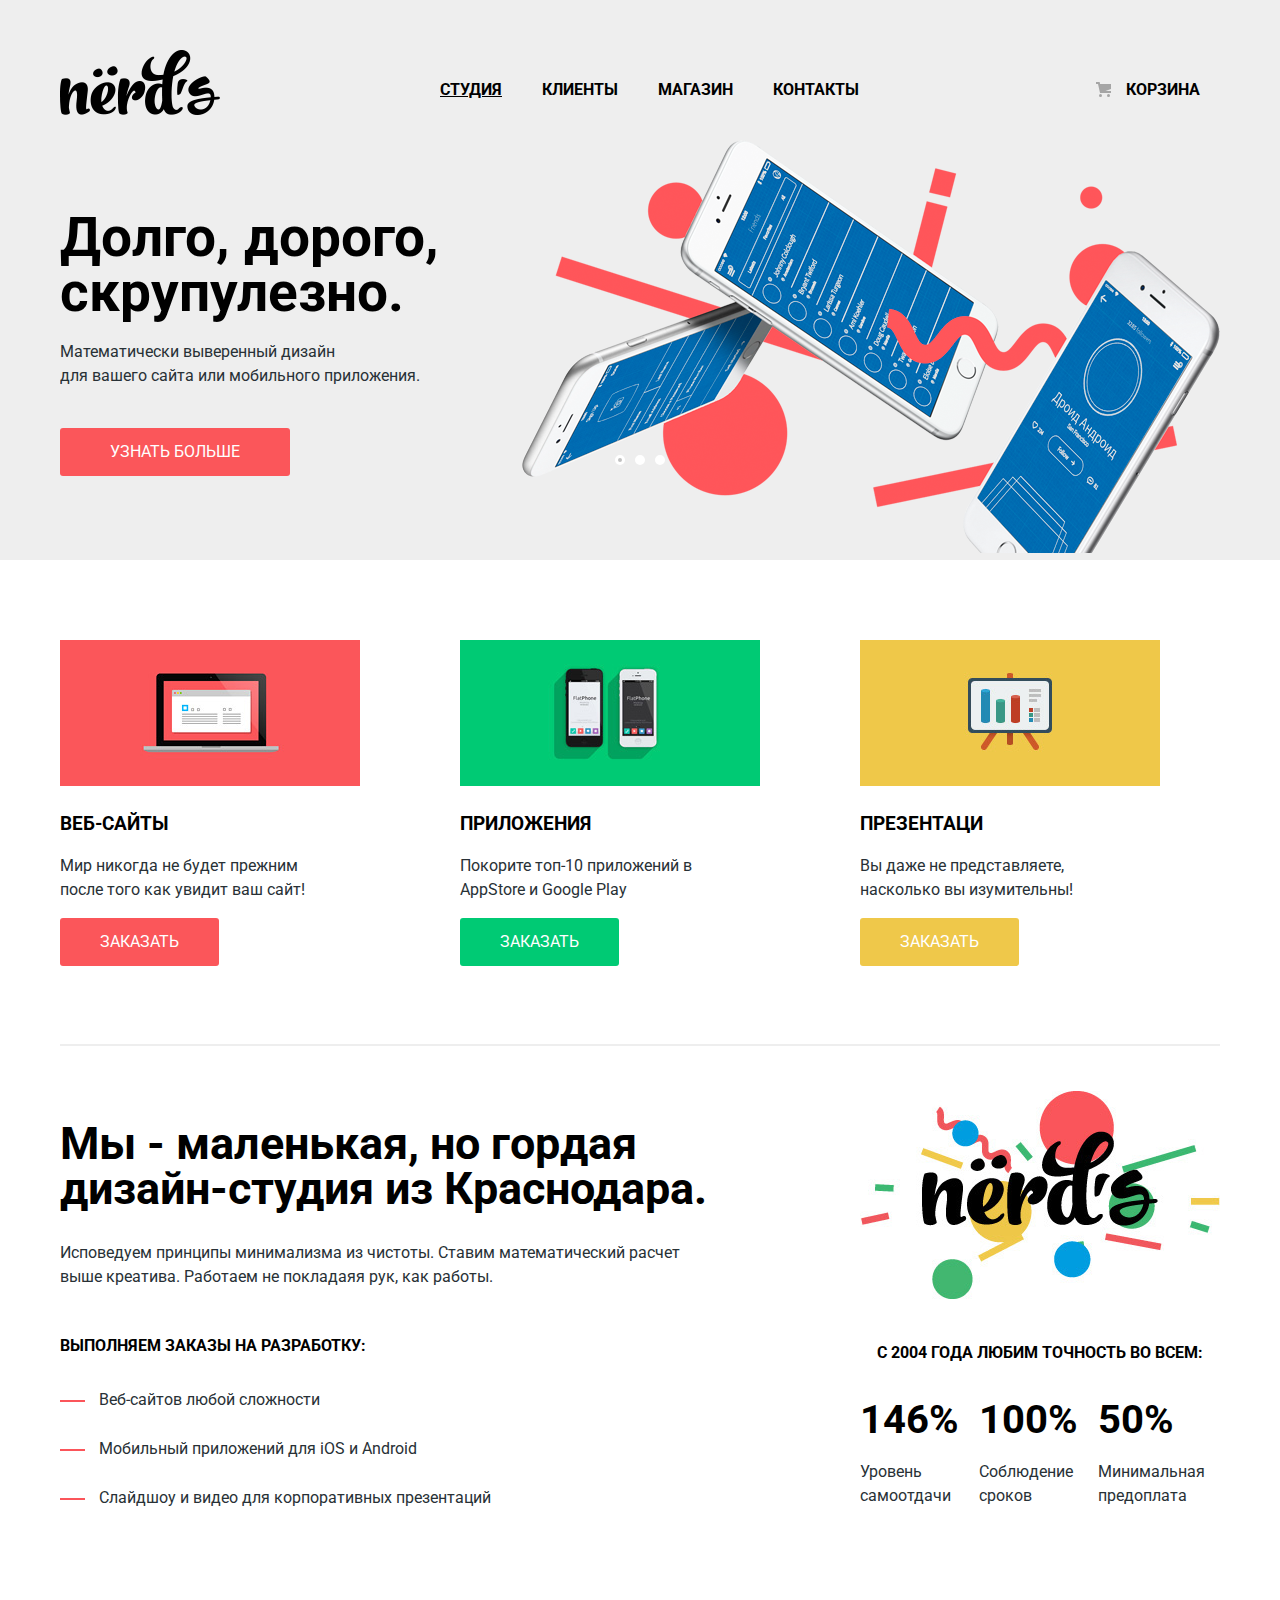
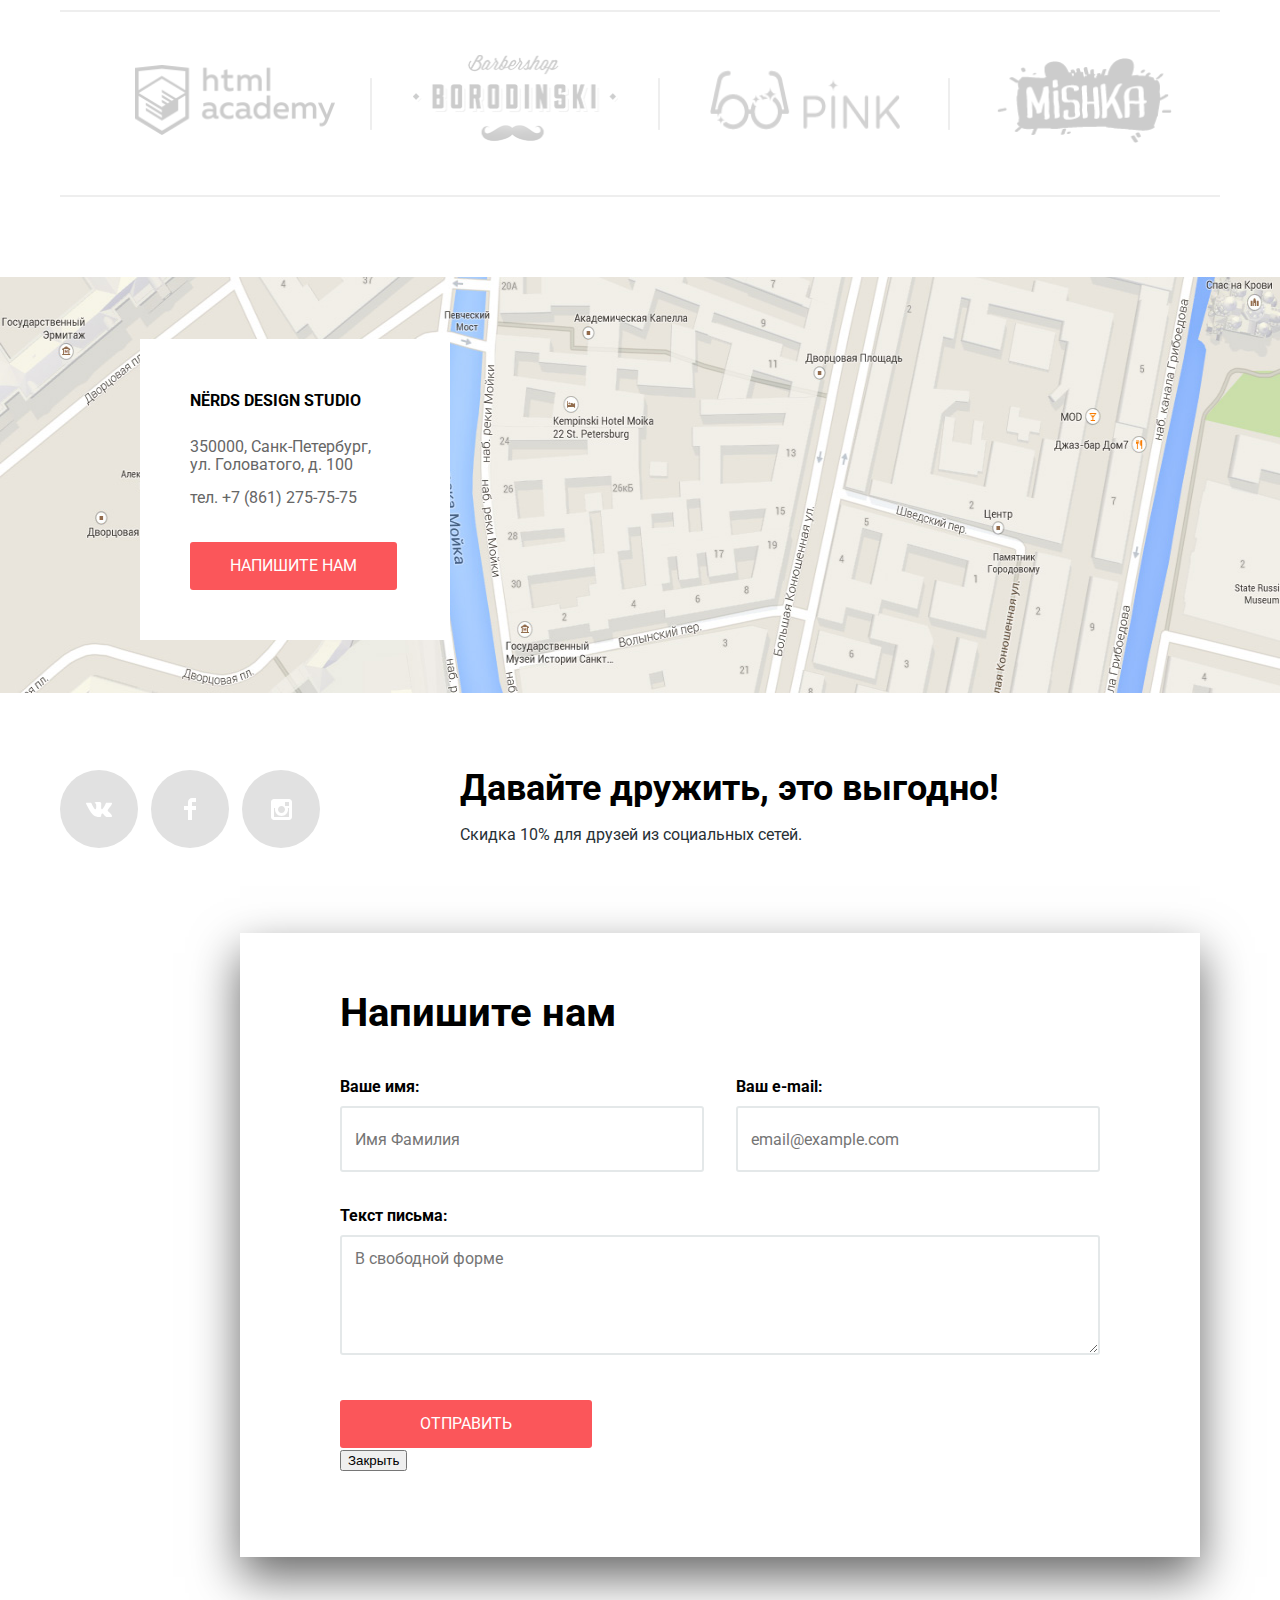
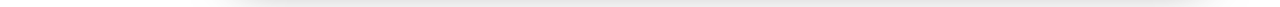
==== commit 76a77ed5: "writing css" ====
--- a/nerd's/index.html
+++ b/nerd's/index.html
@@ -227,7 +227,7 @@
 
     <section class="modal modal-login">
         <h2>Напишите нам</h2>
-        <form class="latter-form" action="https://echo.htmlacademy.ru" method="post">
+        <form class="letter-form" action="https://echo.htmlacademy.ru" method="post">
             <p>
                 <label for="user-name">Ваше имя:</label>
                 <input id="user-name" class="name-icon-user" type="text" name="name" placeholder="Имя Фамилия">
@@ -237,8 +237,8 @@
                 <input id="user-email" class="email-icon-user" type="text" name="email" placeholder="email@example.com">
             </p>
             <p>
-                <label for="latter">Текст письма:</label>
-                <input id="latter" class="latter-icon-user" type="text" placeholder="В свободной форме">
+                <label for="letter">Текст письма:</label>
+                <textarea id="letter" class="letter-icon-user" placeholder="В свободной форме"></textarea>
             </p>
             <button class="button" type="submit">Отправить</button>
         </form>
--- a/nerd's/css/style.css
+++ b/nerd's/css/style.css
@@ -461,12 +461,12 @@
 }
 
 .modal {
-    margin: 0 240px;
+    margin: 0 240px 50px;
     padding: 60px 100px 85px 100px;
     width: 760px;
 
     background-color: #ffffff;
-    border: 1px solid red;
+    box-shadow: 0 20px 45px rgba(0,0,0,0.6);;
 }
 
 .modal h2 {
@@ -484,33 +484,41 @@
     justify-content: space-between;
 }
 
-.latter-form input {
+.letter-form textarea {
+    font-family: "Roboto", "Verdana", sans-serif;
+    box-sizing: border-box;
+}
+
+.letter-form input,
+.letter-form textarea {
     margin-bottom: 35px;
-    padding: 14px 7px;
+    padding: 13px;
     background-color: transparent;
     border: 2px solid #e4e8e9;
     border-radius: 3px;
     outline: none;
 }
 
-.latter-form input:hover {
+.letter-form input:hover,
+.letter-form textarea:hover {
     border-color: #cdd0d2;
     outline: none;
 }
 
-.latter-form input:focus {
+.letter-form input:focus,
+.letter-form textarea:focus {
     border-color: #000000;
     outline: none;
 }
 
-.latter-form p {
+.letter-form p {
     display: flex;
     flex-direction: column;
     margin: 0;
     padding: 0;
 }
 
-.latter-form label {
+.letter-form label {
      margin-bottom: 10px;
      line-height: 18px;
      font-weight: 700;
@@ -519,22 +527,24 @@
 
 .name-icon-user,
 .email-icon-user {
-    width: 360px;
+    width: 334px;
     height: 36px;
 }
 
-form .latter-icon-user {
+form .letter-icon-user {
     margin-bottom: 45px;
     width: 760px;
     min-height: 120px;
 }
 
-input[type='text'] {
+input[type='text'],
+textarea {
+    font-family: "Roboto", "Verdana", sans-serif;
     font-size: 16px;
     line-height: 18px;
 }
 
-.latter-form .button {
+.letter-form .button {
     padding: 15px 80px;
 }
 
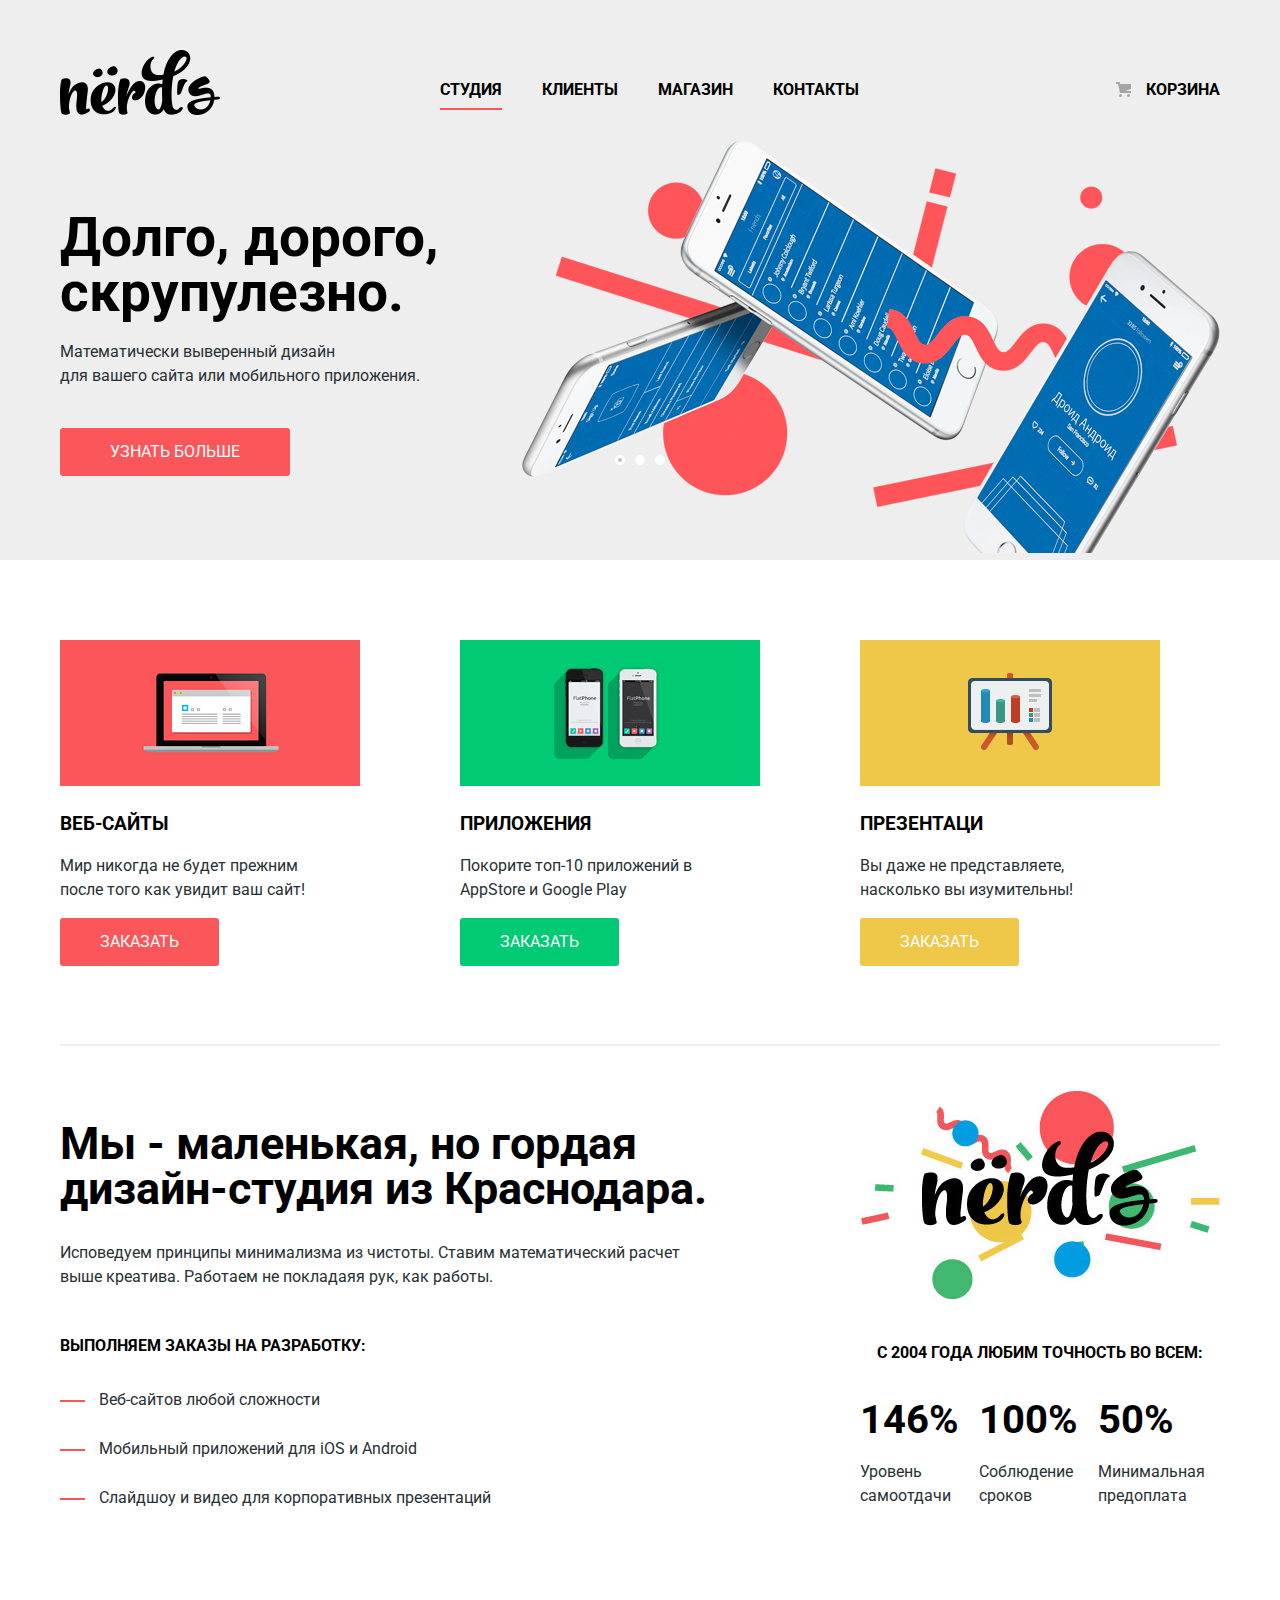
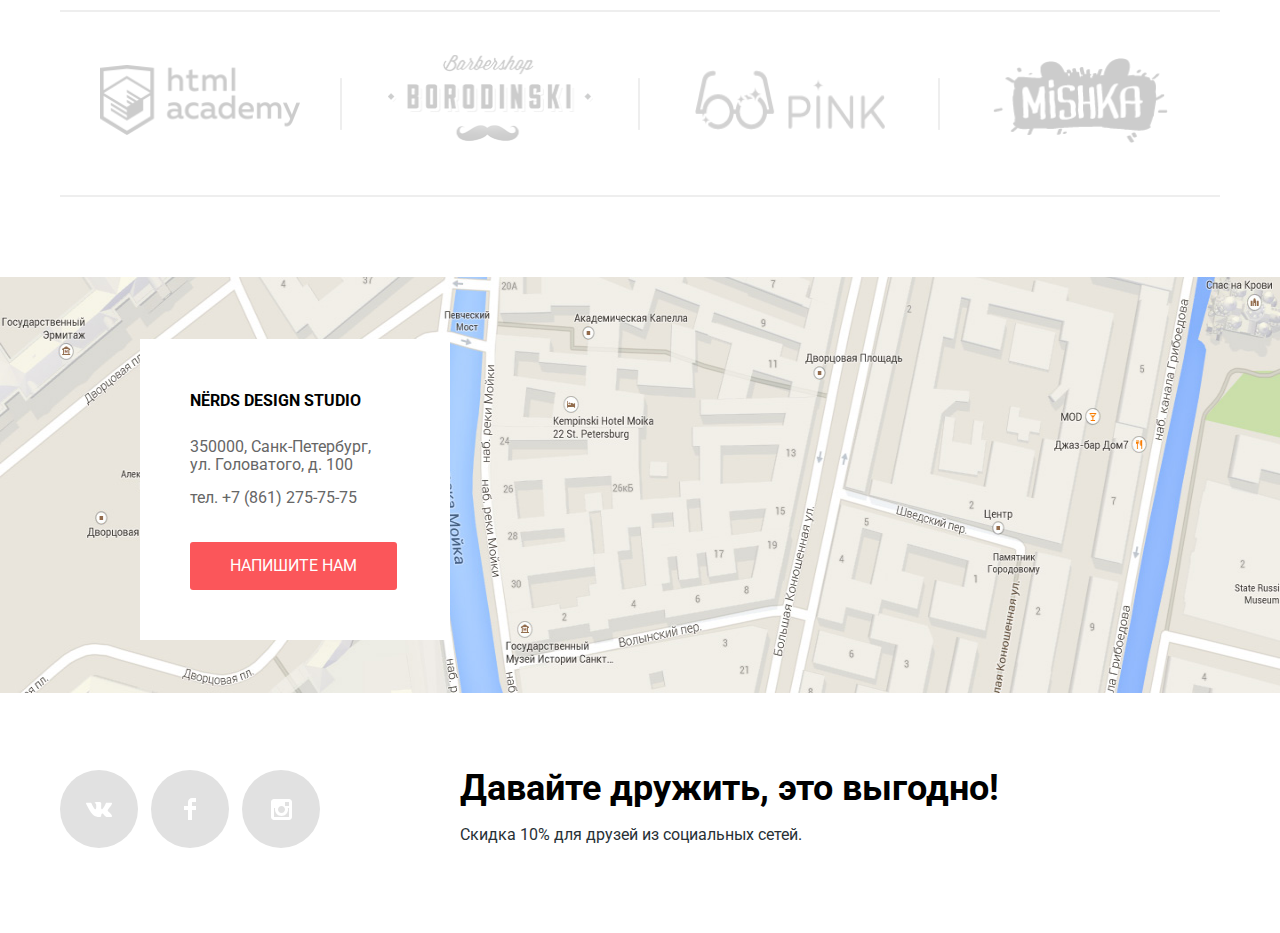
==== commit 53efefb6: "writing css" ====
--- a/nerd's/index.html
+++ b/nerd's/index.html
@@ -196,7 +196,7 @@
                     ул. Головатого, д. 100
                 </p>
                 <p class="studio-phone">тел. +7 (861) 275-75-75</p>
-                <a class="button" href="#">Напишите нам</a>
+                <a class="button button-letter" href="#">Напишите нам</a>
             </div>
         </section>
 
@@ -244,5 +244,8 @@
         </form>
         <button class="modal-close" type="button">Закрыть</button>
     </section>
+    <div class="modal-overlay"></div>
+
+    <script src="js/script.js"></script>
 </body>
 </html>--- a/nerd's/css/style.css
+++ b/nerd's/css/style.css
@@ -11,7 +11,7 @@
 }
 html,
 body {
-    min-height: 2746px;
+    /*min-height: 2746px;*/
     min-width: 1220px;
 }
 
@@ -141,6 +141,16 @@
     background-color: #e5a722;
 }
 
+fieldset {
+    margin-bottom: 35px;
+    padding: 0;
+}
+
+fieldset ul {
+    margin: 0;
+    padding: 0;
+}
+
 .filter {
     width: 260px;
 }
@@ -155,15 +165,7 @@
     margin-right: auto;
 }
 
-.filter label {
-    font-size: 16px;
-    line-height: 20px;
-    color: #283136;
-}
-
-.filter label:hover {
-    color: #000000;
-}
+
 
 .filter label:focus {
     opacity: 0.3;
@@ -174,6 +176,7 @@
 }
 
 .filter legend {
+    margin-bottom: 25px;
     font-size: 18px;
     line-height: 30px;
     font-weight: 700;
@@ -190,6 +193,7 @@
     background-color: #eeeeee;
     border: none;
 }
+
 
 .filter button[type="submit"] {
     width: 260px;
@@ -231,7 +235,101 @@
     text-transform: uppercase;
 }
 
+.filter-grid ul {
+    margin: 0;
+    padding: 0;
+}
+
+.filter-grid li,
+.filter-features li{
+    margin-bottom: 15px;
+    margin-left: 35px;
+}
+
+.radio,
+.checkbox {
+    position: relative;
+}
+
+.radio::before {
+    content: "";
+
+    position: absolute;
+    top: -3px;
+    left: -35px;
+    width: 25px;
+    height: 25px;
+
+    background-image: url("../img/radio-off.svg");
+    background-repeat: no-repeat;
+    background-position: 0 0;
+
+    opacity: 0.3;
+}
+
+input:checked + .radio::before {
+    content: "";
+
+    position: absolute;
+    top: -3px;
+    left: -35px;
+    width: 25px;
+    height: 25px;
+
+    background-image: url("../img/radio-on.svg");
+    background-repeat: no-repeat;
+    background-position: 0 0;
+}
+
+.checkbox::before {
+    content: "";
+
+    position: absolute;
+    top: -3px;
+    left: -35px;
+    width: 23px;
+    height: 23px;
+
+    background-image: url("../img/checkbox-off.svg");
+    background-repeat: no-repeat;
+    background-position: 0 0;
+
+    opacity: 0.3;
+}
+
+input:checked + .checkbox::before {
+    content: "";
+
+    position: absolute;
+    top: -3px;
+    left: -35px;
+    width: 27px;
+    height: 23px;
+
+    background-image: url("../img/checkbox-on.svg");
+    background-repeat: no-repeat;
+    background-position: 0 0;
+}
+
+.filter label {
+    font-size: 16px;
+    line-height: 20px;
+    color: #283136;
+}
+
+.filter label:hover,
+.radio:hover::before{
+    color: #000000;
+    opacity: 1;
+}
+
+.filters-details {
+    display: flex;
+    margin-right: 25px;
+}
+
 .filters-details a {
+    margin-right: 25px;
     font-size: 14px;
     line-height: 18px;
     list-style: none;
@@ -250,6 +348,51 @@
     opacity: 1;
 }
 
+.filters-details .filters-current {
+     opacity: 1;
+ }
+
+.filters-sort-order {
+    display: flex;
+}
+
+
+.filters-sort-order .filters-sort-descending,
+.filters-sort-order .filters-sort-ascending {
+    position: relative;
+}
+
+.filters-sort-descending::before,
+.filters-sort-ascending::before {
+    content: "";
+
+    position: absolute;
+    top: 7px;
+    left: -42px;
+
+    width: 11px;
+    height: 10px;
+
+    background-image: url("../img/icon-down-dir.png");
+    background-repeat: no-repeat;
+    background-position: 0 0;
+
+    opacity: 0.3;
+}
+
+.filters-sort-ascending::before {
+    left: -12px;
+    background-image: url("../img/icon-up-dir.svg");
+}
+
+.filters-sort-order .filters-sort-current.filters-sort-descending::before {
+    opacity: 1;
+}
+
+.filters-sort-order .filters-sort-current.filters-sort-ascending::before {
+    opacity: 1;
+}
+
 .main-header {
     padding-top: 50px;
 
@@ -283,6 +426,7 @@
     display: flex;
     flex-direction: column;
     align-items: flex-start;
+    flex-wrap: wrap;
     font-size: 16px;
     line-height: 30px;
     color: #000000;
@@ -324,16 +468,28 @@
 .basket a:focus{
     color: #000000;
 
-    text-decoration: underline;
-}
-
-.site-navigation-current a {
-    text-decoration: underline;
+}
+
+.site-navigation-current {
+    position: relative;
+}
+
+.site-navigation-current::after {
+    content: "";
+
+    position: absolute;
+    right: 20px;
+    bottom: 20px;
+    left: 20px;
+
+    height: 2px;
+
+    background-color: #fb565a;
 }
 
 .basket .basket-link {
     position: relative;
-    padding-left: 85px;
+    padding: 25px 0 0 85px;
 }
 
 .basket-link::before {
@@ -382,171 +538,6 @@
     opacity: 0.1;
 }
 
-.map {
-    position: relative;
-}
-
-.social-item {
-    display: flex;
-    justify-content: space-between;
-    width: 260px;
-    margin: 0;
-    margin-right: 140px;
-    padding: 0;
-}
-
-.footer-contacts {
-    position: absolute;
-    bottom: 60px;
-    left: 140px;
-    width: 210px;
-    padding: 50px;
-
-    background-color: #ffffff;
-}
-
-.footer-contacts p {
-    margin: 0;
-    padding: 0;
-}
-
-.footer-contacts .studio-name {
-    margin-bottom: 25px;
-}
-
-.footer-contacts .studio-address {
-    margin-bottom: 15px;
-}
-
-.footer-contacts .studio-phone {
-    margin-bottom: 35px;
-}
-
-.footer-contacts .studio-address,
-.footer-contacts .studio-phone {
-    font-size: 16px;
-    line-height: 18px;
-    color: #666666;
-}
-
-.footer-contacts p:nth-child(2){
-    font-weight: 700;
-    color: black;
-
-    text-transform: uppercase;
-}
-
-.footer-social {
-    display: flex;
-    margin-top: 70px;
-    margin-bottom: 70px;
-
-}
-
-.footer-social b{
-    font-size: 36px;
-    line-height: 36px;
-    font-weight: 700;
-    color: black;
-}
-
-.footer-social .social-button {
-    font: inherit;
-    color: black;
-}
-
-.footer-social a {
-    color: black;
-    background-color: #e1e1e1;
-}
-
-.modal {
-    margin: 0 240px 50px;
-    padding: 60px 100px 85px 100px;
-    width: 760px;
-
-    background-color: #ffffff;
-    box-shadow: 0 20px 45px rgba(0,0,0,0.6);;
-}
-
-.modal h2 {
-    margin: 0 0 45px;
-    padding: 0;
-    font-size: 40px;
-    line-height: 40px;
-    font-weight: 700;
-    color: #000000;
-}
-
-.modal form {
-    display: flex;
-    flex-wrap: wrap;
-    justify-content: space-between;
-}
-
-.letter-form textarea {
-    font-family: "Roboto", "Verdana", sans-serif;
-    box-sizing: border-box;
-}
-
-.letter-form input,
-.letter-form textarea {
-    margin-bottom: 35px;
-    padding: 13px;
-    background-color: transparent;
-    border: 2px solid #e4e8e9;
-    border-radius: 3px;
-    outline: none;
-}
-
-.letter-form input:hover,
-.letter-form textarea:hover {
-    border-color: #cdd0d2;
-    outline: none;
-}
-
-.letter-form input:focus,
-.letter-form textarea:focus {
-    border-color: #000000;
-    outline: none;
-}
-
-.letter-form p {
-    display: flex;
-    flex-direction: column;
-    margin: 0;
-    padding: 0;
-}
-
-.letter-form label {
-     margin-bottom: 10px;
-     line-height: 18px;
-     font-weight: 700;
-     color: black;
- }
-
-.name-icon-user,
-.email-icon-user {
-    width: 334px;
-    height: 36px;
-}
-
-form .letter-icon-user {
-    margin-bottom: 45px;
-    width: 760px;
-    min-height: 120px;
-}
-
-input[type='text'],
-textarea {
-    font-family: "Roboto", "Verdana", sans-serif;
-    font-size: 16px;
-    line-height: 18px;
-}
-
-.letter-form .button {
-    padding: 15px 80px;
-}
 
 .invalid {
     border-color: #e74246;
@@ -789,6 +780,7 @@
     margin-top: 0;
     margin-bottom: 80px;
     padding-top: 45px;
+    padding-left: 0;
     padding-bottom: 45px;
     background-image: url("../img/divide.png"),
                       url("../img/divide.png");
@@ -828,7 +820,6 @@
     width: 760px;
     margin: 0;
     padding: 0;
-    border: 1px solid blue;
 }
 
 .catalog-services {
@@ -845,10 +836,47 @@
 
 }
 
+.catalog-item img {
+    padding: 0;
+    margin: 0;
+    border: 1px solid #eeeeee;
+
+}
+
 .catalog-item {
+    position: relative;
     width: 360px;
     margin-bottom: 35px;
     margin-right: 40px;
+
+}
+
+.catalog-item::before {
+    display: inline-block;
+    vertical-align: top;
+    content: "";
+    background: url("../img/browser.svg") no-repeat;
+    height: 40px;
+    width: 360px;
+    opacity: 0.3;
+    padding: 0;
+}
+
+.catalog-item:hover::before{
+    opacity: 1;
+}
+
+.item-info {
+    width: 360px;
+    text-align: center;
+    position: absolute;
+    bottom: 8px;
+    left: 0;
+    -webkit-transform: scale(0);
+    transform: scale(0);
+    -webkit-transition: .4s;
+    transition: .4s;
+    background-color: #eee;
 }
 
 .catalog-item:nth-child(2n) {
@@ -856,13 +884,280 @@
 }
 
 .pagination-list {
-    padding: 0;
-    margin: 0;
+    display: flex;
+    width: 445px;
+    margin: 25px 0 0 0;
+    padding: 0;
     list-style: none;
-
-    width: 445px;
-}
-
-
-
-
+}
+
+.pagination-item a{
+    text-decoration: none;
+    color: black;
+
+}
+
+.pagination-item {
+    display: flex;
+    justify-content: center;
+    align-items: center;
+    margin: 0 11px 0 0;
+    width: 50px;
+    height: 50px;
+    font-weight: 700;
+    color: #000000;
+    border-radius: 3px;
+
+    background-color: #eeeeee;
+    text-transform: uppercase;
+}
+
+.pagination-item.pagination-item-current {
+    box-sizing: border-box;
+    border: 3px solid #dbdbdb;
+
+    background-color: #ffffff;
+}
+
+.pagination-item:last-child {
+    width: 260px;
+}
+
+.inner-page .main-container {
+    padding-bottom: 60px;
+
+    background: none;
+}
+
+.map {
+    position: relative;
+}
+
+.social-item {
+    display: flex;
+    justify-content: space-between;
+    width: 260px;
+    margin: 0;
+    margin-right: 140px;
+    padding: 0;
+}
+
+.footer-contacts {
+    position: absolute;
+    bottom: 60px;
+    left: 140px;
+    width: 210px;
+    padding: 50px;
+
+    background-color: #ffffff;
+}
+
+.footer-contacts p {
+    margin: 0;
+    padding: 0;
+}
+
+.footer-contacts .studio-name {
+    margin-bottom: 25px;
+}
+
+.footer-contacts .studio-address {
+    margin-bottom: 15px;
+}
+
+.footer-contacts .studio-phone {
+    margin-bottom: 35px;
+}
+
+.footer-contacts .studio-address,
+.footer-contacts .studio-phone {
+    font-size: 16px;
+    line-height: 18px;
+    color: #666666;
+}
+
+.footer-contacts p:nth-child(2){
+    font-weight: 700;
+    color: black;
+
+    text-transform: uppercase;
+}
+
+.footer-social {
+    display: flex;
+    margin-top: 70px;
+    margin-bottom: 70px;
+
+}
+
+.footer-social b{
+    font-size: 36px;
+    line-height: 36px;
+    font-weight: 700;
+    color: black;
+}
+
+.footer-social .social-button {
+    font: inherit;
+    color: black;
+}
+
+.footer-social a {
+    color: black;
+    background-color: #e1e1e1;
+}
+
+.modal {
+    position: fixed;
+
+    display: none;
+
+    top: 50%;
+    left: 50%;
+    margin-left: -480px;
+    margin-top: -300px;
+    padding: 60px 100px 85px 100px;
+    width: 760px;
+
+    background-color: #ffffff;
+    background-position: 0 0;
+    box-shadow: 0 20px 45px rgba(0,0,0,0.6);
+
+    z-index: 2;
+}
+
+.modal-overlay {
+    position: fixed;
+
+    display: none;
+
+    top: 0;
+    left: 0;
+    width: 100%;
+    height: 100%;
+
+    background: rgba(0, 0, 0, 0.3);
+
+    z-index: 1;
+}
+
+.modal-show {
+    display: block;
+}
+
+.modal-close {
+    position: absolute;
+    top: 80px;
+    right: 90px;
+    width: 21px;
+    height: 21px;
+
+    font-size: 0;
+
+    background-color: #ffffff;
+    border: 0;
+
+    cursor: pointer;
+    opacity: 0.3;
+}
+
+.modal-close::before,
+.modal-close::after {
+    content: "";
+
+    position: absolute;
+    top: 9px;
+    left: 1px;
+
+    width: 19px;
+    height: 3px;
+
+    background-color: #fb565a;
+}
+
+.modal-close::before {
+    transform: rotate(45deg);
+}
+
+.modal-close::after {
+    transform: rotate(-45deg);
+}
+
+.modal h2 {
+    margin: 0 0 45px;
+    padding: 0;
+    font-size: 40px;
+    line-height: 40px;
+    font-weight: 700;
+    color: #000000;
+}
+
+.modal form {
+    display: flex;
+    flex-wrap: wrap;
+    justify-content: space-between;
+}
+
+.letter-form textarea {
+    font-family: "Roboto", "Verdana", sans-serif;
+    box-sizing: border-box;
+}
+
+.letter-form input,
+.letter-form textarea {
+    margin-bottom: 35px;
+    padding: 13px;
+    background-color: transparent;
+    border: 2px solid #e4e8e9;
+    border-radius: 3px;
+    outline: none;
+}
+
+.letter-form input:hover,
+.letter-form textarea:hover {
+    border-color: #cdd0d2;
+    outline: none;
+}
+
+.letter-form input:focus,
+.letter-form textarea:focus {
+    border-color: #000000;
+    outline: none;
+}
+
+.letter-form p {
+    display: flex;
+    flex-direction: column;
+    margin: 0;
+    padding: 0;
+}
+
+.letter-form label {
+    margin-bottom: 10px;
+    line-height: 18px;
+    font-weight: 700;
+    color: black;
+}
+
+.name-icon-user,
+.email-icon-user {
+    width: 334px;
+    height: 36px;
+}
+
+form .letter-icon-user {
+    margin-bottom: 45px;
+    width: 760px;
+    min-height: 120px;
+}
+
+input[type='text'],
+textarea {
+    font-family: "Roboto", "Verdana", sans-serif;
+    font-size: 16px;
+    line-height: 18px;
+}
+
+.letter-form .button {
+    padding: 15px 80px;
+}
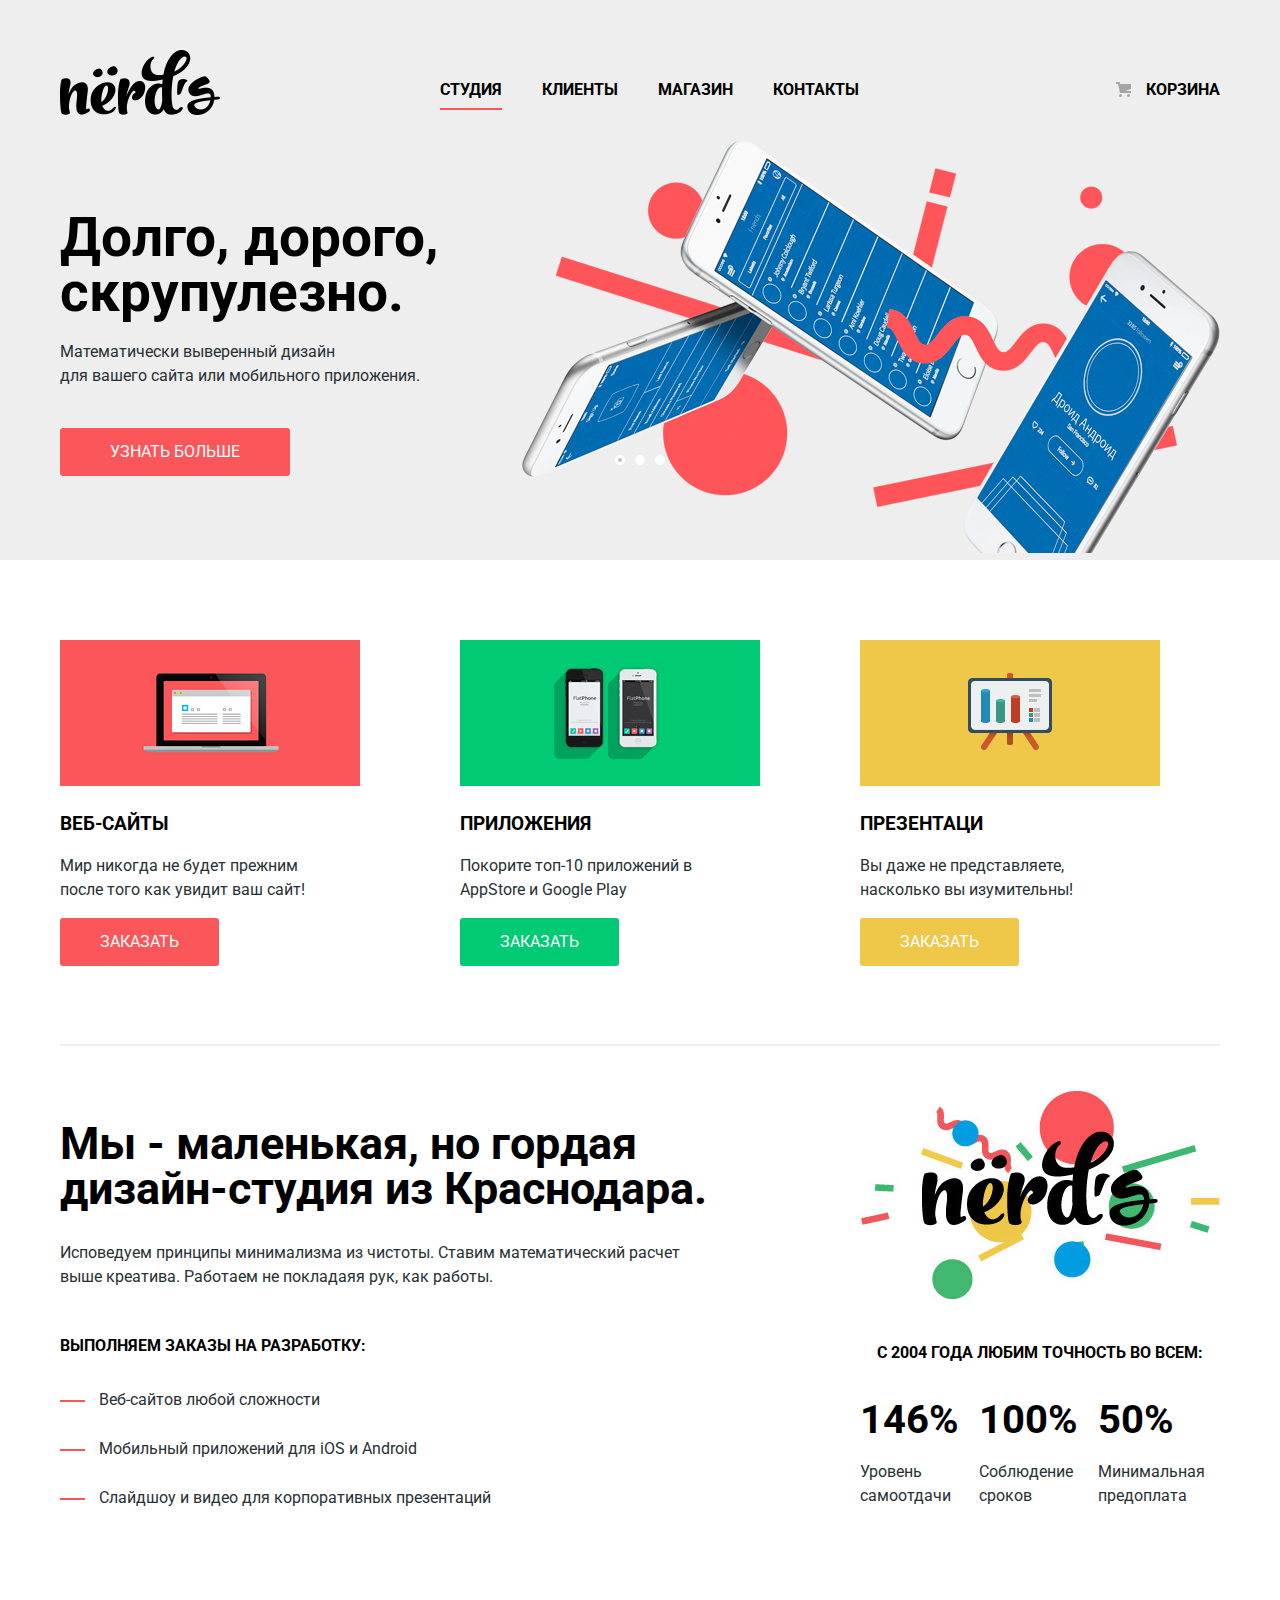
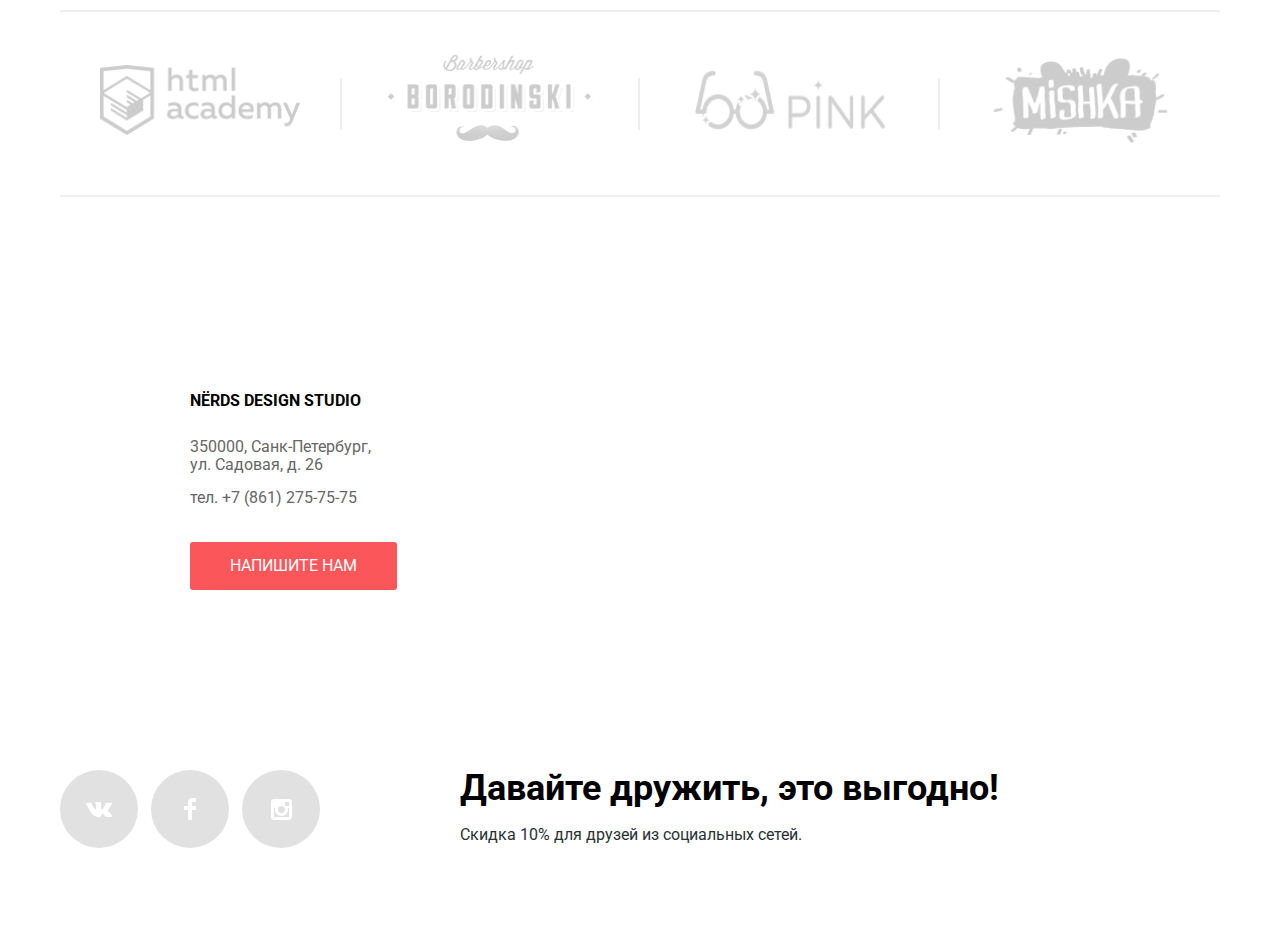
==== commit a003d634: "enter interactive map" ====
--- a/nerd's/index.html
+++ b/nerd's/index.html
@@ -185,7 +185,8 @@
     <footer class="main-footer">
         <section class="map">
             <h2 class="visually-hidden">Как до нас добраться</h2>
-            <img src="img/map.jpg" width="100%" height="416">
+            <iframe src="https://yandex.by/map-widget/v1/-/CGSca0-c" width="100%" height="416" frameborder="0" allowfullscreen="true"></iframe>
+            <p class="visually-hidden"><img src="img/map.jpg" width="1387" height="416"></p>
             <div class="footer-contacts">
                 <h2 class="visually-hidden">Контактная информация</h2>
                 <p class="studio-name">
@@ -193,7 +194,7 @@
                 </p>
                 <p class="studio-address">
                     350000, Санк-Петербург,<br>
-                    ул. Головатого, д. 100
+                    ул. Садовая, д. 26
                 </p>
                 <p class="studio-phone">тел. +7 (861) 275-75-75</p>
                 <a class="button button-letter" href="#">Напишите нам</a>
--- a/nerd's/css/style.css
+++ b/nerd's/css/style.css
@@ -1007,6 +1007,13 @@
     background-color: #e1e1e1;
 }
 
+@keyframes bounce {
+    0% { transform: translateY(-2000px); }
+    70% { transform: translateY(30px); }
+    90% { transform: translateY(-10px); }
+    100% { transform: translateY(0); }
+}
+
 .modal {
     position: fixed;
 
@@ -1043,6 +1050,11 @@
 
 .modal-show {
     display: block;
+    animation-name: bounce;
+    animation-duration: 0.6s;
+}
+.modal-overlay-show {
+    display: block;
 }
 
 .modal-close {
@@ -1090,6 +1102,17 @@
     line-height: 40px;
     font-weight: 700;
     color: #000000;
+}
+
+@keyframes shake {
+    0%, 100% { transform: translateX(0); }
+    10%, 30%, 50%, 70%, 90% { transform: translateX(-10px); }
+    20%, 40%, 60%, 80% { transform: translateX(10px); }
+}
+
+.modal-error {
+    animation-name: shake;
+    animation-duration: 0.6s;
 }
 
 .modal form {
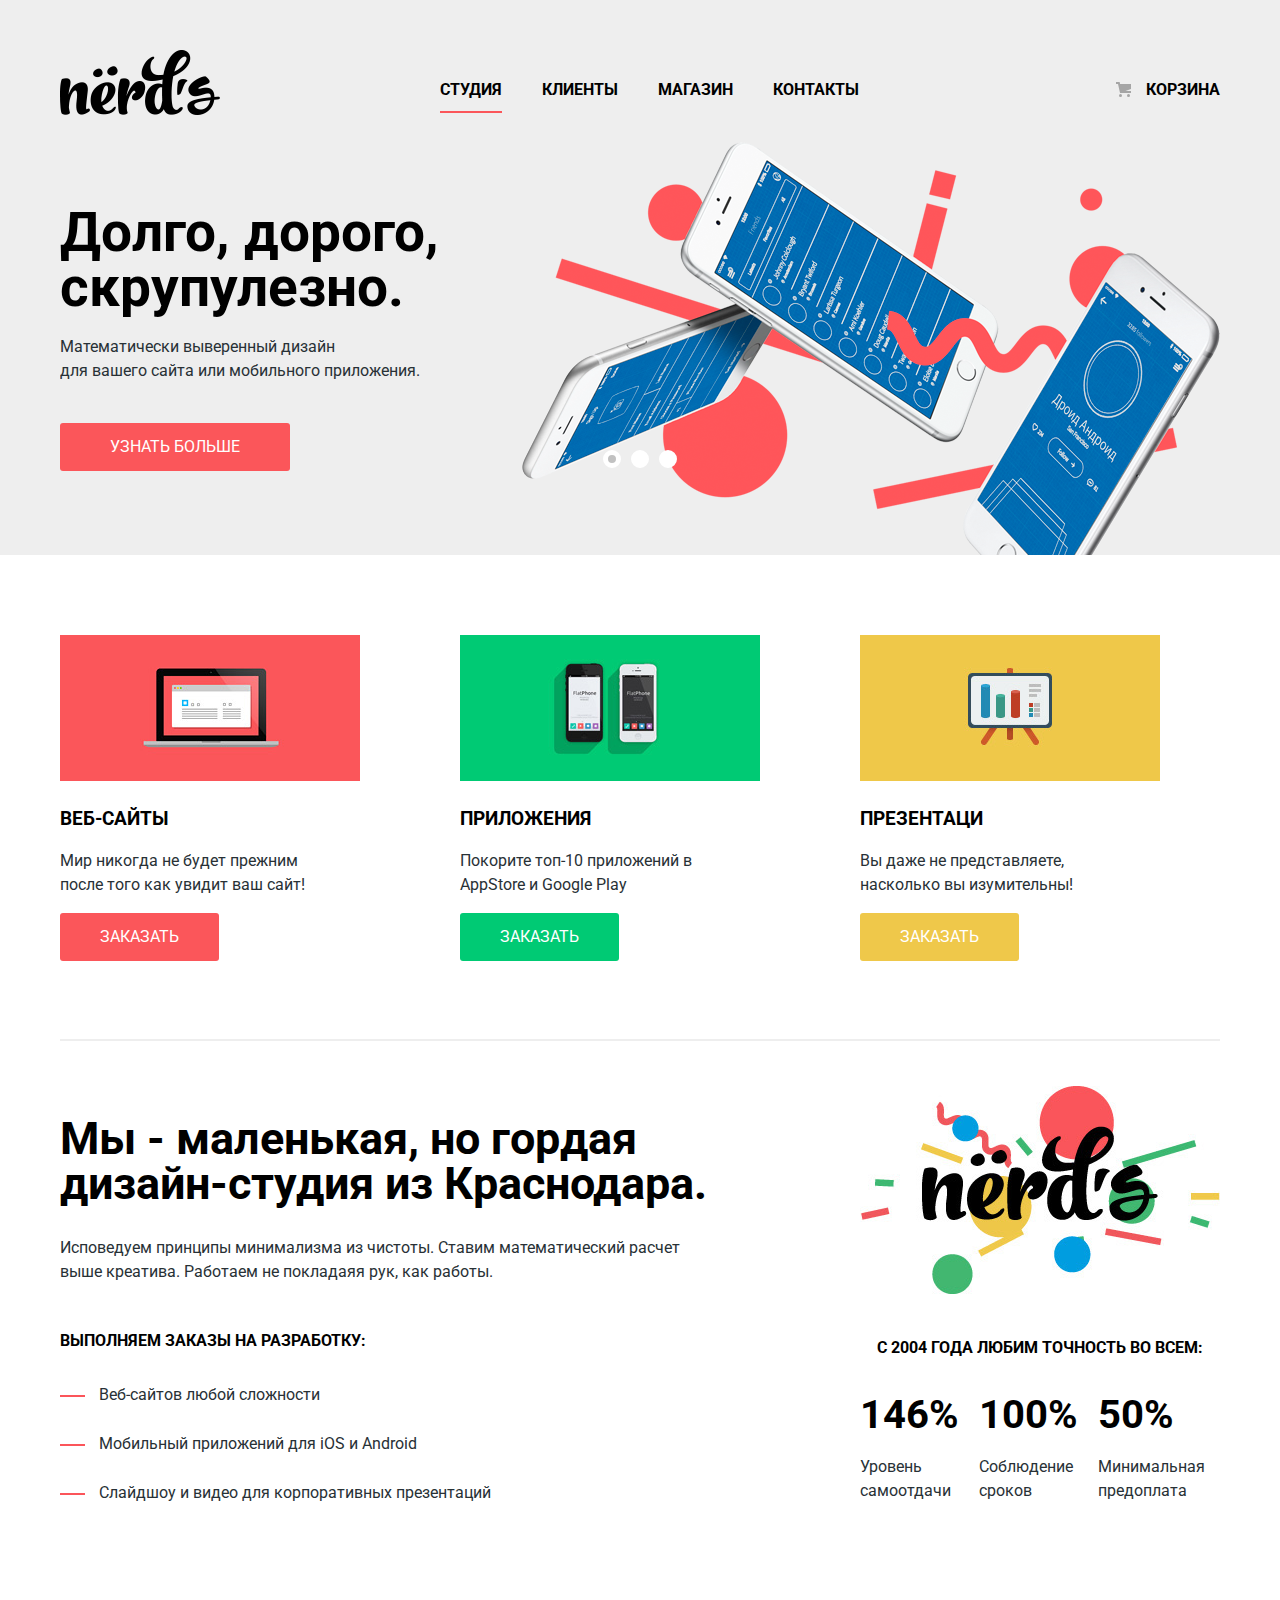
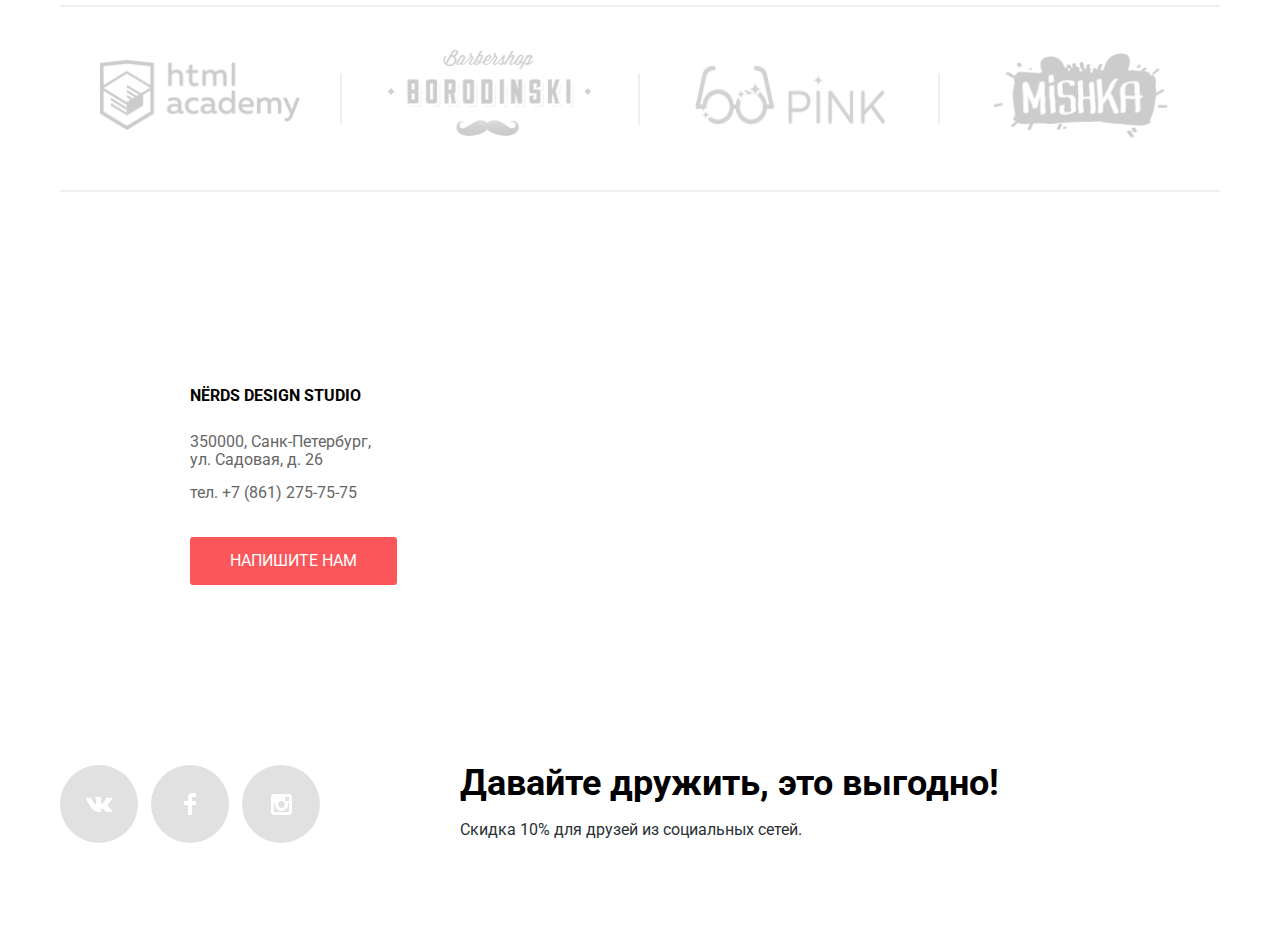
==== commit 66a30baa: "finished sliders" ====
--- a/nerd's/index.html
+++ b/nerd's/index.html
@@ -59,7 +59,7 @@
                     </div>
                     <div class="slide">
                         <div class="slide-text">
-                            <div class="slide-title">Только ночь,
+                            <div class="slide-title">Только ночь,<br>
                                 только хардкор</div>
                             <p>Работать днем, как все? Мы против этого.<br>
                                 Ближе к полуночи работа только начинается.</p>
--- a/nerd's/css/style.css
+++ b/nerd's/css/style.css
@@ -421,7 +421,10 @@
 .main-header-logo {
     margin-right: 140px;
 }
-
+.main-header-logo img {
+    padding: 0;
+    margin: 0;
+}
 .main-navigation {
     display: flex;
     flex-direction: column;
@@ -454,7 +457,7 @@
 .site-navigation a,
 .basket a{
     display: block;
-    padding: 25px 20px;
+    padding: 25px 20px 10px;
     font-weight: 700;
     color: #000000;
 }
@@ -479,7 +482,7 @@
 
     position: absolute;
     right: 20px;
-    bottom: 20px;
+    bottom: 2px;
     left: 20px;
 
     height: 2px;
@@ -568,7 +571,6 @@
 
 .slider-background {
     margin-bottom: 80px;
-    min-height: 430px;
 
     background-color: #eeeeee;
 }
@@ -597,11 +599,11 @@
 }
 .slider-controls label{
     display:inline-block;
-    width:4px;
-    height:4px;
+    width: 8px;
+    height: 8px;
     margin:0 3px;
     background:white;
-    border:3px solid white;
+    border: 5px solid white;
     vertical-align:top;
     border-radius:50%;
     cursor:pointer;
@@ -626,7 +628,7 @@
 }
 
 .slide-text {
-    width:380px;
+    width: 560px;
     padding: 80px 0;
     color:#283136;
 }
@@ -646,19 +648,19 @@
 .slide:nth-child(1) {
     background-image:url('../img/slide1.png');
     background-repeat:no-repeat;
-    background-position:100% 10px;
+    background-position: right bottom;
 }
 
 .slide:nth-child(2){
     background-image:url('../img/slide2.png');
     background-repeat:no-repeat;
-    background-position:100% 10px;
+    background-position: right bottom;
 }
 
 .slide:nth-child(3){
     background-image:url('../img/slide3.png');
     background-repeat:no-repeat;
-    background-position:100% 0;
+    background-position: right bottom;
 }
 .slide{
     display:none;
@@ -833,14 +835,12 @@
     padding: 0;
     margin: 0;
     margin-top: 60px;
-
 }
 
 .catalog-item img {
     padding: 0;
     margin: 0;
     border: 1px solid #eeeeee;
-
 }
 
 .catalog-item {
@@ -848,7 +848,10 @@
     width: 360px;
     margin-bottom: 35px;
     margin-right: 40px;
-
+}
+
+.catalog-item:nth-child(2n) {
+    margin-right: 0;
 }
 
 .catalog-item::before {
@@ -867,16 +870,33 @@
 }
 
 .item-info {
+    visibility: visible;
     width: 360px;
+    height: 231px;
     text-align: center;
     position: absolute;
     bottom: 8px;
     left: 0;
-    -webkit-transform: scale(0);
-    transform: scale(0);
-    -webkit-transition: .4s;
-    transition: .4s;
+
     background-color: #eee;
+}
+
+.item-info-show {
+    visibility: visible;
+}
+
+.item-info h3 {
+    font-size: 18px;
+    line-height: 30px;
+    font-weight: 700;
+    margin: 30px 0 20px;
+}
+
+.item-info p {
+    font-size: 16px;
+    line-height: 18px;
+    color: #666666;
+    margin: 0 0 30px;
 }
 
 .catalog-item:nth-child(2n) {
